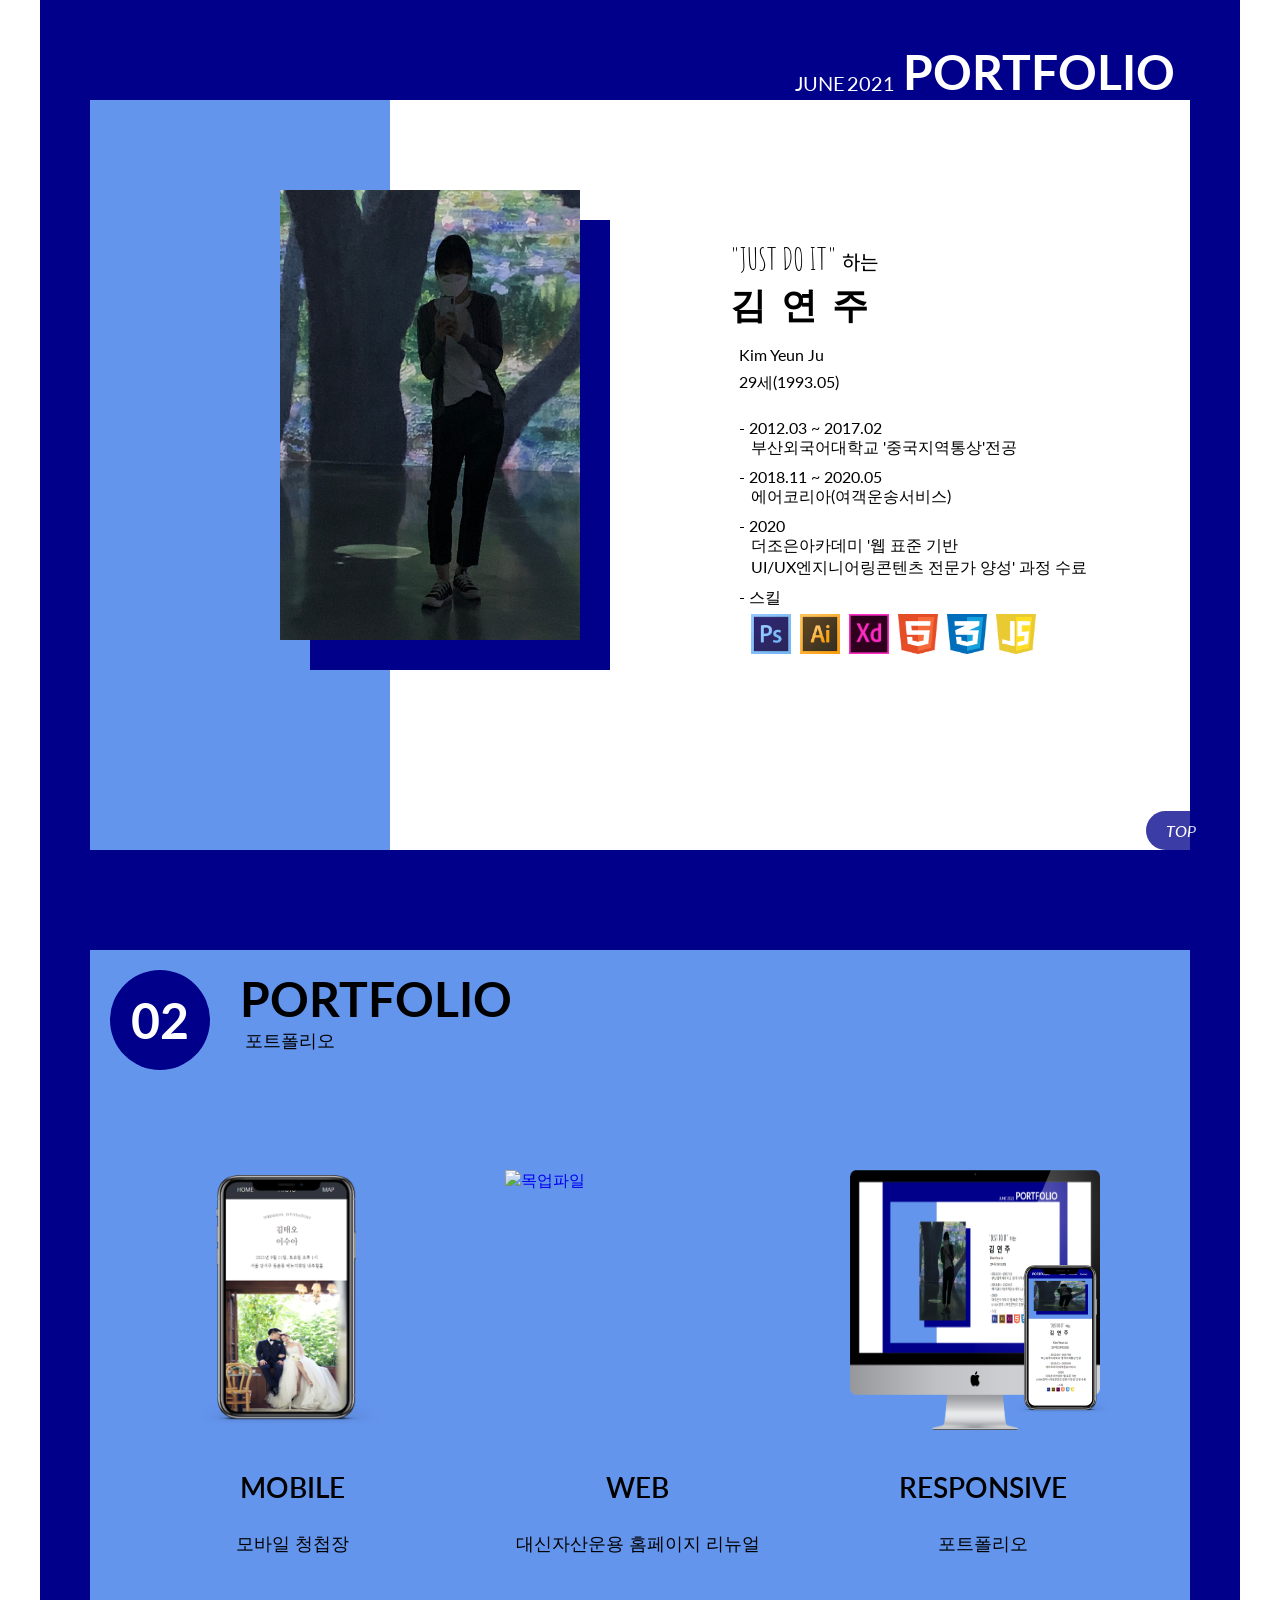
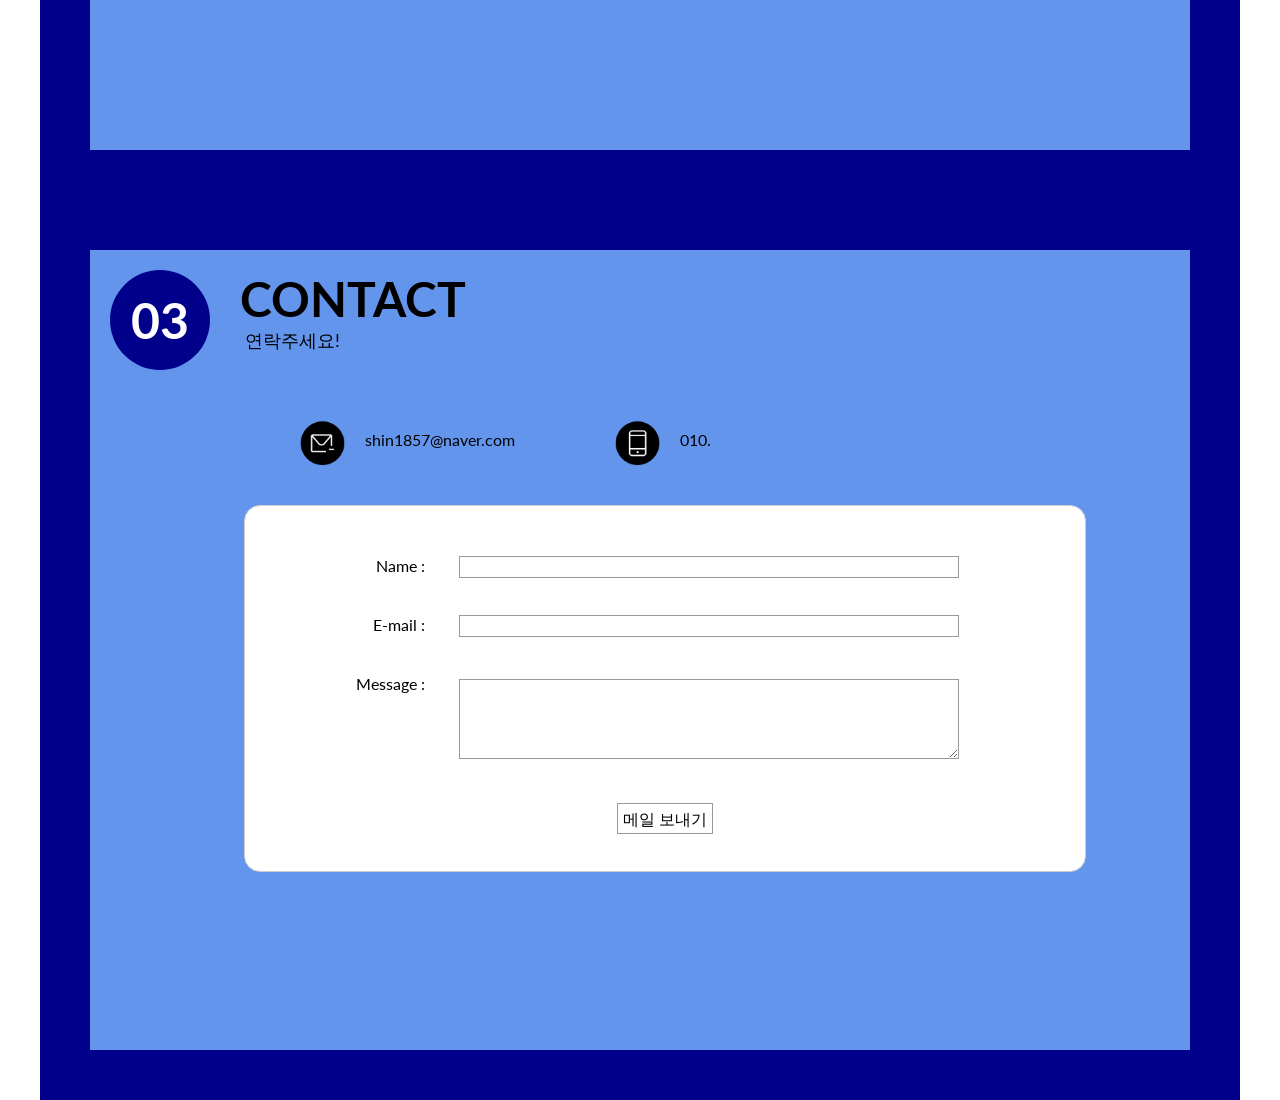
==== index.html @ 4c6586b4 "Add files via upload" ====
<!DOCTYPE html>
<html lang="en">
<head>
    <meta charset="UTF-8">
    <meta http-equiv="X-UA-Compatible" content="IE=edge">
    <meta name="viewport" content="width=device-width, initial-scale=1.0">
    <title>포트폴리오</title>
    <script src="./js/jquery-3.5.1.min.js"></script>
    <script src="./js/featherlight.js"></script>
    <script src="./js/main.js"></script>
	<link rel="stylesheet" href="./css/featherlight.css">
    <link rel="stylesheet" href="./css/style.css">
    <link rel="preconnect" href="https://fonts.gstatic.com">
    <link href="https://fonts.googleapis.com/css2?family=Amatic+SC:wght@700display=swap" rel="stylesheet">
    <link rel="preconnect" href="https://fonts.gstatic.com">
    <link rel="preconnect" href="https://fonts.gstatic.com">
    <link href="https://fonts.googleapis.com/css2?family=Lato:wght@400;700display=swap" rel="stylesheet">
    <link href="https://fonts.googleapis.com/css2?family=Noto+Sans+KR:wght@100;300;400;500;700;900display=swap" rel="stylesheet">
</head>
<body>
    <!-- home section -->
    <section id="home_title">
        <div class="home_title-text">
            <h3>JUNE</h3>
            <h3>2021</h3>
            <a href="#home_title"><h1>PORTFOLIO</h1></a>
        </div>
        <ul id="gnb" aria-hidden="true">
            <li><a href="#home_title">Home</a></li>
            <li><a href="#portfolio">Portfolio</a></li>
            <li><a href="#contact">Contact</a></li>
           
        </ul>
    </section>
    <section id="contents">   
            <div class="left">

            </div>
            <div class="left-con">
                <div class="img1">
                    <img src="./images/photo1.jpg" alt="사진">
                </div>
            </div>
            <div class="right">
                <div class="about">
                    <div class="name">
                        <h2>"JUST DO IT" <span>하는</span> </h2>
                        <h1>김연주</h1>
                    </div>
                <div class="about_box1">
                    <ul>
                      <li>Kim Yeun Ju</li>
                      <li>29세(1993.05)</li>
                    </ul>
                <div class="about_box2">
                    <ul>
                        <li> - 2012.03 ~ 2017.02<br> &nbsp;&nbsp; 부산외국어대학교 '중국지역통상'전공</li>
                        <li> - 2018.11 ~ 2020.05<br>&nbsp; &nbsp;에어코리아(여객운송서비스)</li>
                        <li> - 2020 <br> &nbsp;&nbsp;&nbsp;더조은아카데미 '웹 표준 기반 <br>&nbsp;&nbsp;&nbsp;UI/UX엔지니어링콘텐츠 전문가 양성' 과정 수료</li>
                        <li>
                            - 스킬<br>
                            &nbsp;&nbsp;&nbsp;<img src="./images/Ps.png" alt="포토샵">
                            <img src="./images/Ai.png" alt="일러스트레이터">
                            <img src="./images/XD.png" alt="엑스디">
                            <img src="./images/HTML.png" alt="HTML">
                            <img src="./images/CSS.png" alt="CSS">
                            <img src="./images/JS.png" alt="JS">
                        </li>
                    </ul>
                </div>
                </div>
            </div>
            </div>
            
        <!-- </section> -->
    </section>

    <section id="body_all1">
    <!-- portfolio section -->
    <section id="body">
        <!-- portfolio -->
        <section id="portfolio">
            <div class="title">
                <div class="num">
                    <h1>02</h1>
                </div>
                <div class="title-int">
                    <h1>PORTFOLIO</h1>
                    <p>포트폴리오</p>
                </div>
            </div>
        
        </section>
    
        <section id="po-con">
            <div class="po1">
                <div class="container-a4">
                    <ul class="caption-style-4">
                        <li>
                            <a href="./sub1_1.html" data-featherlight="iframe">
                                <!-- <img src="../image/포폴임시.png" alt=""> -->
                                <img src="./images/mobile-mockup.png" alt="목업파일" class="img1">
                                <div class="caption">
                                    <div class="blur"></div>
                                    <div class="caption-text">
                                        <h1>모바일 청첩장</h1>
                                        <p>#모바일 #청첩장</p>
                                    </div>
                                </div>
                            </a>
                        </li>
                    </ul>
                </div>
            </div>
    
            <div class="po2">
                <div class="container-a4">
                    <ul class="caption-style-4">
                        <li>
                            <a href="./sub1_2.html" data-featherlight="iframe">
                                <img src="./images/daishin_mockup.png" alt="목업파일" class="img2">
                                <div class="caption">
                                    <div class="blur"></div>
                                    <div class="caption-text">
                                        <h1>홈페이지 리뉴얼</h1>
                                        <p>#대신자산운용 #리뉴얼 #팀프로젝트</p>
                                    </div>
                                </div>
                            </a>
                        </li>
                    </ul>
                </div>
            </div>
    
            <div class="po3">
                <div class="container-a4">
                    <ul class="caption-style-4">
                        <li>
                            <a href="./sub1_3.html" data-featherlight="iframe">
                                <img src="./images/portfollio-mockup.png" alt="목업파일" class="img3">
                                <img src="./images/portfollio-mobile-mockup.png" alt="목업파일" class="img4">
                            
                                <div class="caption">
                                    <div class="blur"></div>
                                    <div class="caption-text">
                                        <h1>개인 포트폴리오</h1>
                                        <p>#포트폴리오 #반응형</p>
                                    </div>
                                </div>
                            </a>
                        </li>
                    </ul>
                </div>
            </div>
    
            <div class="ex1">
                <p>MOBILE</p>
                <p>WEB</p>
                <p>RESPONSIVE</p>
              </div>
              <div class="ex2">
                <p>모바일 청첩장</p>
                <a href="./port/content1.html"><h5>자세히보기</h5></a>		
                <p>대신자산운용 홈페이지 리뉴얼</p>
                <a href="./port/content2.html"><h5>자세히보기</h5></a>
                <p>포트폴리오</p>
                <a href="./port/content3.html"><h5>자세히보기</h5></a>
              </div>
        </section>
    </section>
</section>

    <section id="body_all2">
    <!-- contact section -->
    <section id="body1">
        <!-- about -->
        <section id="phone">
          <div class="phone_title">
              <div class="num">
                  <h1>03</h1>
              </div>
              <div class="phone_title-int">
                  <h1>CONTACT</h1>
                  <p>연락주세요!</p>
              </div>
          </div>
      </section>  
        
        <section id="contact">
          <div class="mail">
            <ul>
              <li><img src="./images/mail.png" alt="icon"><p> shin1857@naver.com</p></li>
              <li><img src="./images/phone .png" alt="icon"><p> 010.</p></li>
            </ul>
          </div>
          
          <form action="/my-handling-form-page" method="post">
              <div>
          <label for="name">Name :</label>
          <input type="text" id="name" name="user_name">
        </div>
      
        <div>
          <label for="mail">E-mail :</label>
          <input type="email" id="mail" name="user_email">
        </div>
      
        <div>
          <label for="msg">Message :</label>
          <textarea id="msg" name="user_message"></textarea>
        </div>
      
        <div class="button">
          <!-- <button type="submit">메일 보내기</button> -->
          <a href="mailto:shin@naver.com" title="메일보내주세요">메일 보내기</a>
        </div>
      </form>
      </section>
      </section>
    </section>
      <div id="topbtn">
        <i class="fa fa-arrow-circle-up" aria-hidden="true">TOP</i>
      </div>
</body>
</html>
---- css/featherlight.css ----
/**
 * Featherlight – ultra slim jQuery lightbox
 * Version 1.7.13 - http://noelboss.github.io/featherlight/
 *
 * Copyright 2018, Noël Raoul Bossart (http://www.noelboss.com)
 * MIT Licensed.
**/

html.with-featherlight {
	/* disable global scrolling when featherlights are visible */
	overflow: hidden;
}

.featherlight {
	display: none;

	/* dimensions: spanning the background from edge to edge */
	position:fixed;
	top: 0; right: 0; bottom: 0; left: 0;
	z-index: 2147483647; /* z-index needs to be >= elements on the site. */

	/* position: centering content */
	text-align: center;

	/* insures that the ::before pseudo element doesn't force wrap with fixed width content; */
	white-space: nowrap;

	/* styling */
	cursor: pointer;
	background: #333;
	/* IE8 "hack" for nested featherlights */
	background: rgba(0, 0, 0, 0);
}

/* support for nested featherlights. Does not work in IE8 (use JS to fix) */
.featherlight:last-of-type {
	background: rgba(0, 0, 0, 0.8);
}

.featherlight:before {
	/* position: trick to center content vertically */
	content: '';
	display: inline-block;
	height: 100%;
	vertical-align: middle;
}

.featherlight .featherlight-content {
	/* make content container for positioned elements (close button) */
	position: relative;
	width: 535px;
	height: 535px;
	border-radius: 20px;
	/* position: centering vertical and horizontal */
	text-align: left;
	vertical-align: middle;
	display: inline-block;

	/* dimensions: cut off images */
	overflow: auto;
	padding: 25px 25px 0;
	border-bottom: 25px solid transparent;

	/* dimensions: handling large content */
	margin-left: 5%;
	margin-right: 5%;
	max-height: 95%;

	/* styling */
	background: #fff;
	cursor: auto;

	/* reset white-space wrapping */
	white-space: normal;
}

/* contains the content */
.featherlight .featherlight-inner {
	/* make sure its visible */
	display: block;
}

/* don't show these though */
.featherlight script.featherlight-inner,
.featherlight link.featherlight-inner,
.featherlight style.featherlight-inner {
	display: none;
}

.featherlight .featherlight-close-icon {
	/* position: centering vertical and horizontal */
	position: absolute;
	z-index: 9999;
	top: 0px;
	right: 25px;

	/* dimensions: 25px x 25px */
	line-height: 35px;
	width: 35px;

	/* styling */
	cursor: pointer;
	text-align: center;
	font-family: Arial, sans-serif;
	background: #fff; /* Set the background in case it overlaps the content */
	background: rgba(255, 255, 255, 0.3);
	color: #000;
	border: none;
	padding: 0;
}

/* See http://stackoverflow.com/questions/16077341/how-to-reset-all-default-styles-of-the-html5-button-element */
.featherlight .featherlight-close-icon::-moz-focus-inner {
	border: 0;
	padding: 0;
}

.featherlight .featherlight-image {
	/* styling */
	width: 100%;
}


.featherlight-iframe .featherlight-content {
	/* removed the border for image croping since iframe is edge to edge */
	border-bottom: 0;
	padding: 0;
	-webkit-overflow-scrolling: touch;
}

.featherlight iframe {
	/* styling */
	border: none;
	height: 100%;
	width: 100%;
}

.featherlight * { /* See https://github.com/noelboss/featherlight/issues/42 */
	-webkit-box-sizing: border-box;
	-moz-box-sizing: border-box;
	box-sizing: border-box;
}

/* handling phones and small screens */
@media only screen and (max-width: 1024px) {
	.featherlight .featherlight-content {
		/* dimensions: maximize lightbox with for small screens */
		margin-left: 0;
		margin-right: 0;
		max-height: 98%;

		padding: 10px 10px 0;
		border-bottom: 10px solid transparent;
	}
}

/* hide non featherlight items when printing */
@media print {
	html.with-featherlight > * > :not(.featherlight) {
		display: none;
	}
}
---- css/style.css ----
/* portfolio */ 
ul { list-style-type: none;}
a { 
    text-decoration: none;
}
h1,h2,h3,h4{
    padding: 0px;
    margin: 0px;
}
body {
    margin: 0;
    font-family: 'Lato', sans-serif;
}
#body_all1, #body_all2 {
    margin: 0 auto;
    width: 1200px;
    height: 100vh;
    max-width: 1920px;
    background: darkblue;
}
#body, #body1{
    position: relative;
    font-family: 'Lato', sans-serif;
    margin: 0 auto;
    max-width: 1920px;
    width: 1100px;
    height: calc(100vh - 100px);
    background: cornflowerblue;
    top: 50px;
}
/* home section */
#home_title {
    margin: 0 auto;
    max-width: 1920px;
    width: 1200px;
    height: 100px;
}
#home_title .home_title-text {
    width: 1200px;
    margin: 0 auto;
    height: 100px;
    /* outline: 2px solid blue; */
    overflow: hidden;
    position: relative;
    background: darkblue;
}
#home_title .home_title-text h3, 
#home_title .home_title-text h1 {
    float: left;
    position: absolute;
    color: white;
} 
#home_title .home_title-text h3:first-child {
    font-weight: normal;
    font-size: 20px;
    bottom: 5px;
    right: 395px;
}
#home_title .home_title-text h3:nth-of-type(2) {
    font-weight: normal;
    font-size: 20px;
    bottom: 5px;
    right: 345px;
}
#home_title .home_title-text h1 {
    font-size: 48px;
    bottom: 0;
    right: 65px;
    
}
#contents {
    max-width: 1920px;
    width: 1200px;
    margin: 0 auto;
    background: darkblue;
    height: calc(100vh - 100px);
    position: relative;
}
#contents .left {
    width: 300px;
    height: calc(100vh - 150px);
    background: cornflowerblue;
    float: left;
    margin-left: 50px;
}
#contents .left-con {
    position: absolute;
    width: 550px;
    height: calc(100vh - 150px);
    /* outline: 2px solid black; */
    margin-left: 50px;
}
#contents .left-con .img1 {
    width: 300px;
    height: 450px;
    /* background: #01347a; */
    background: darkblue;
    margin: 120px 0 80px 220px;
}
#contents .left-con .img1 img {
    width: 300px;
    height: 450px;
    background: white;
    position: absolute;
    top: 90px;
    left: 190px;
}
#contents .right {
    width: 800px;
    height: calc(100vh - 150px);
    background: white;
    float: left;
    margin-right: 50px;

}
.right .about { 
    /* outline: 2px solid green; */
    width: 550px;
    height: 670px;
    margin-left: 300px;
}
.about .name {
    /* outline: 2px solid blue; */
    padding-top: 140px;
    margin-left: 40px;
}
.about .name h2 {
    font-weight: 400;
    font-size: 30px;
    font-family: 'Amatic SC', cursive;
}
.about .name span {
    font-family: 'Noto Sans KR', sans-serif;
    font-weight: normal;
    font-size: 20px;
}
.about .name h1 {
    margin-top: 5px;
    font-size: 36px;
    letter-spacing: 15px;
}
.about_box1 {
    /* outline: 1px solid red; */
    position: absolute;
    height: 310px;
    top: 225px;
    margin-left: 5px;
}
.right .about .about_box2 {
    margin-top: 15px;
}
.right .about .about_box2 img {
    margin-top: 5px;
    margin-right: 5px;
    width: 40px;
    height: 40px;
}
.about_box1 li, .about_box2 li {
    padding: 4px;
    font-size: 16px;
}


/* portfolio section */
#portfolio {
    margin: 0 auto;
    max-width: 1920px;
    width: 1200px;
    height: 100px;
    /* outline: 2px solid green; */
    overflow: hidden;
    padding: 20px;
    color: black;
}
#portfolio .title .num h1 {
    font-size: 50px;
    line-height: 100px;
}
#portfolio .title .num {
    float: left;
    background: darkblue;
    width: 100px;
    height: 100px;
    text-align: center;
    border-radius: 50%;
    color: white;
}
#portfolio .title .title-int {
    float: left;
    margin-left: 30px;
}
#portfolio .title .title-int h1 {
    font-size: 48px;
}
#portfolio .title .title-int p {
    margin-top: 2px;
    margin-left: 5px;
    font-size: 18px;
}

/* contents */
#po-con {
    margin: 0 auto;
    /* outline: 2px solid red; */
    max-width: 1920px;
    width: 1100px;
    /* height: calc(100vh - 100px); */
}
.po1, .po2, .po3 {
    /* outline: 3px solid white; */
    width: 305px;
    height: 300px;
    float: left;
    margin-right: 40px;
    margin-top: 60px;
}
.po1 {
    margin-left: 50px;
}
.po3{
    margin-right: 50px;
}
.ex1 {
    font-weight: 600;
    font-size: 28px;
}
.ex2 {
    font-weight: 500;
    font-size: 18px;
}
.ex2 a {display: none;}
.ex1 p, .ex2 p {
    float: left;
    width: 285px;
    text-align: center;
    /* outline: 2px solid red; */
    margin-left: 60px;
    margin-top: 20px;
    color: black;
}
.ex2 p {
    margin-top: 0px;
}
.ex1 p:nth-child(2),
.ex1 p:nth-child(3) {
    margin-left: 60px;
}
.ex2 p:nth-child(2),
.ex2 p:nth-child(3) {
    margin-left: 60px;
}
/* hover */
.caption-style-4{
    list-style-type: none;
    margin: 0px;
    padding: 0px;
    width: 300px;
}

.caption-style-4 li{
    float: left;
    padding: 0px;
    position: relative;
    overflow: hidden;
}

.caption-style-4 li .img1 {
    width: 180px;
    height: 250px;
    margin: 25px 50px 25px 60px;
}
.caption-style-4 li .img2 {
    width: 250px;
    height: 260px;
    margin: 20px;
}
.caption-style-4 li .img3 {
    width: 250px;
    height: 260px;
    margin: 20px;
}
.caption-style-4 li .img4 {
    position: absolute;
    width: 100px;
    height: 150px;
    top: 115px;
    right: 10px;
}
.caption-style-4 li:hover .caption{
    opacity: 1;
}

.caption-style-4 li:hover img{
    opacity: 1;
    transform: scale(1.15,1.15);
    -webkit-transform:scale(1.15,1.15);
    -moz-transform:scale(1.15,1.15);
    -ms-transform:scale(1.15,1.15);
    -o-transform:scale(1.15,1.15);
}


.caption-style-4 img{
    margin: 0px;
    padding: 0px;
    float: left;
    z-index: 0;
}


.caption-style-4 .caption{
    cursor: pointer;
    position: absolute;
    opacity: 0;
    -webkit-transition:all 0.45s ease-in-out;
    -moz-transition:all 0.45s ease-in-out;
    -o-transition:all 0.45s ease-in-out;
    -ms-transition:all 0.45s ease-in-out;
    transition:all 0.45s ease-in-out;
}

.caption-style-4 img{
    -webkit-transition:all 0.25s ease-in-out;
    -moz-transition:all 0.25s ease-in-out;
    -o-transition:all 0.25s ease-in-out;
    -ms-transition:all 0.25s ease-in-out;
    transition:all 0.25s ease-in-out;
    width: 305px;
    height: 300px;
}
.caption-style-4 .blur{
    background-color: rgba(0,0,0,0.65);
    height: 300px;
    width: 300px;
    z-index: 5;
    position: absolute;
}

.caption-style-4 .caption-text h1{
    font-size: 30px;
}
.caption-style-4 .caption-text p {
    font-size: 16px;
}
.caption-style-4 .caption-text{
    z-index: 10;
    color: #fff;
    position: absolute;
    width: 305px;
    height: 300px;
    text-align: center;
    top:130px;
}
.fork{
    position: absolute;
    top:0px;
    left: 0px;
}

/* contact section */
#phone {
    margin: 0 auto;
    max-width: 1920px;
    width: 1150px;
    height: 100px;
    /* outline: 2px solid green; */
    overflow: hidden;
    padding: 20px;
    /* background: #ffede9; */
    color: black;
  }
  #phone .phone_title .num h1 {
    font-size: 50px;
    line-height: 100px;
  }
  #phone .phone_title .num {
    float: left;
    background: darkblue;
    width: 100px;
    height: 100px;
    text-align: center;
    border-radius: 50%;
    color: white;
  }
  #phone .phone_title .phone_title-int {
    float: left;
    margin-left: 30px;
  }
  #phone .phone_title .phone_title-int h1 {
    font-size: 48px;
    margin: 0;
  }
  #phone .phone_title .phone_title-int p {
    margin-top: 2px;
    margin-left: 5px;
    font-size: 18px;
  }
  
  /* contact */
  #contact {
    max-width: 1920px;
    width: 1150px;
    margin: 0 auto;
    /* outline: 2px solid green; */
  }
  #contact .mail ul{
    width: 1100px;
    /* outline: 2px solid blue; */
    margin-top: 10px;
    margin-left: 70px;
    overflow: hidden;
  }
  #contact .mail ul li img{
    margin: 20px 20px 20px 100px;
    width: 45px;
    height: 45px;
    /* background: blue; */
    /* outline: 1px solid black; */
  }
  #contact .mail ul img,
  #contact .mail ul p {
    float: left;
  }
  #contact .mail ul p {
    margin-top: 30px;
  }
  form {
      margin: 0 auto;
      width: 800px;
      padding: 20px;
      border: 1px solid #CCC;
      border-radius: 1em;
      margin-top: 20px;
      background: white;
    }
    
    /* #section div + div {
      margin-top: 1em;
    } */
    
    label {
      display: inline-block;
      width: 150px;
      text-align: right;
      margin-right: 20px;
      padding: 10px;
      margin-top: 20px;
      /* outline: 1px solid red; */
    }
    
  input, textarea {
      font: 1em sans-serif;
      width: 500px;
      box-sizing: border-box;
      border: 1px solid #999;
      margin-top: 30px;
    }
    
    input:focus, textarea:focus {
      border-color: #000;
    }
    textarea {
      vertical-align: top;
      height: 5em;
      resize: vertical;
      margin-top: 35px;
    }
    
    .button {
      /* padding-left: 90px;  */
      text-align: center;
      width: 150px;
      margin: 50px auto 20px;
    }
    button {
      margin-left: 0.5em;
    }
    .button a {
      color: black;
      outline: 1px solid #999;
      padding: 5px;
  
    }
    .button a:hover {
      color: white;
      background-color: black;
      font-weight: 500;
    }

    #topbtn {
        position: fixed;
        width: 50px;
        text-align: center;
        right: 5%;
        bottom: 50px;
        display: none;
        z-index: 9999;
        color: white;
        font-weight: 500;
        font-size: 16px;
        padding: 10px;
        background: darkblue;
        border-radius: 100px;
        cursor: pointer;
      }
      
    /* mobile */
@media screen and (max-width : 768px) {
    #body_all1, #body_all2 {
        width: 100%;
        height: auto;
    }
    /* #body, #body1{
        position: relative;
        font-family: 'Lato', sans-serif;
        margin: 0 auto;
        max-width: 1920px;
        width: calc(100% - 5%);
        background: rgb(171, 252, 225);
        top: 50px;
    } */
    #home_title {
        display: flex;
        width: 100%;
        height: 50px;
    }
    #home_title .home_title-text,
    #home_title #gnb {
        background: darkblue;
        height: 50px;
    }
    #home_title .home_title-text h1 {
        /* text-align: left; */
        position: relative;
        font-size: 18px;
        padding-left: 90px;
        line-height: 55px;
    }
    #home_title .home_title-text h3 {
        display: none;
    }
    #home_title  #gnb {
        height: 50px;
        display: flex;
        line-height: 35px;
        margin-top: 0;
        padding-right: 20px;
    }
    #home_title > #gnb a{
        height: 20px;
        float: left;
        color: white;
        font-size: 12px;
        padding: 10px;
    }
    #contents {
        position: relative;
        width: 100%;
        height: calc(100vh - 50px);
        margin: 0 auto;
    }
    #contents .left {
        display: none;
    }
    #contents .left-con {
        width: 100%;
        height: 100%;
        margin: 0;
        margin-left: 0%;
        background: cornflowerblue;
    }
    #contents .left-con .img1 {
        width: 80%;
        height: 25%;
        margin: 0;
        margin-top: 8%;
        margin-left: 13%;
        /* margin-top: 40px;
        margin-left: 15px; */
        background: darkblue;
    }
    #contents .left-con .img1 img {
        width: 80%;
        height: 25%;
        top: 2%;
        left: 9%;
    }
    #contents .right {
        width: 100%;
        height: calc(100vh - 250px);
        background: white;
        margin-top: 55%;
        position: relative;
        z-index: 99999;
    }
    .right .about { 
        width: 100%;
        height: calc(100vh - 250px);
        margin-top: 0;
        margin-left: 0;
        text-align: center;
    }
    .about .name {
        padding-top: 5%;
        padding-left: 0;
        margin: 0;
        text-align: center;
    }
    .about .name h2 {
        font-weight: normal;
        font-size: 24px;
        font-family: 'Amatic SC', cursive;
    }
    .about .name span {
        font-family: 'Noto Sans KR', sans-serif;
        font-size: 16px;
    }
    .about .name h1 {
        margin-top: 5px;
        font-size: 26px;
        letter-spacing: 15px;
    }
    .about_box1 {
        position: absolute;
        height: 210px;
        top: 110px;
        margin-left: 0;
    }
    .about_box1, .about_box2 {width: 100%;}
    .right .about .about_box2 {
        width: 100%;
        margin-top: 10px;
        margin-left: 0;
    }
    .right .about .about_box2 img {
        margin-top: 5px;
        margin-right: 5px;
        width: 20px;
        height: 20px;
    }
    .about_box2 ul, 
    .about_box1 ul{
        margin: 0;
        padding: 0;
    }
    .about_box1 li {padding: 2px;}
    .about_box2 li {
        padding: 5px;
        font-size: 14px;
        text-align: center;
    }

    /* portfolio */
    #body {
        position: relative;
        width: 100%;
        height: auto;
        top: 0px;
    }
    #portfolio {
        width: 100%;
        height: 50px;
        margin-top: 5px;
        padding: 0;
        background-color: darkblue;
    }
    #portfolio .title .num h1 {
        font-size: 18px;
        line-height: 35px;
    }
    #portfolio .title {
        display: flex;
        margin-left: 10px;
    } 
    #portfolio .title .num {
        background: cornflowerblue;
        width: 35px;
        height: 35px;
        text-align: center;
        border-radius: 50%;
        margin-top: 8px;
        color: white;
    }
    #portfolio .title .title-int {
        margin-left: 10px;
    }
    #portfolio .title .title-int h1 {
        font-size: 24px;
        line-height: 50px;
        left: 50%;
        color: white;
    }
    #portfolio .title .title-int p {
        display: none;
    }
      
    /* section */
    #po-con {
        margin: 0 auto;
        width: 100%;
        height: auto;
        padding-bottom: 80px;
        background-color: cornflowerblue;
    }
    .po1, .po2, .po3 {
        float: none;
        width: 70%;
        height: 200px;
        padding: 0;
        margin-left: 15%;
        margin-top: 70px;
    }
    .po1 {margin-top: 40px;}
    .caption-style-4 {
        display: none;
    }
    .ex1 {
        display: none;
    }
    .ex2 {
        position: absolute;
        width: 100%;
        top: 33%;
        font-size: 20px;
        text-align: center;
        font-weight: bold;
    }
    .ex2 p {
        width: 70%;
        margin-left: 15%;
        font-size: 14px;
        height: 20px;
        margin-bottom: 5px;
    }
    .ex2 p:nth-of-type(2) {
        margin-top: 235px;
        width: 70%;
        margin-left: 15%;
    }
    .ex2 p:nth-of-type(3) {
        margin-top: 245px;
        width: 70%;
        margin-left: 15%;
    }
    .ex2 a{
        display: block;
        font-weight: normal;
        font-size: 14px;
        width: 70%;
        margin-left: 15%;
        height: 15px;
    }


    /* contact */
    #body1 {
        width: 100%;
        height: 100vh;
        background: cornflowerblue;
        top: 0;
    }
    #phone {
        width: 100%;
        height: 50px;
        margin: 0;
        padding: 0;
        background-color: darkblue;
      }
      #phone .phone_title .num h1 {
        font-size: 18px;
        line-height: 0px;
        text-align: center;
        margin-top: 17px;
      }
      #phone .phone_title {
        display: flex;
        margin-left: 10px;
      }
      #phone .phone_title .num {
        background: cornflowerblue;
        width: 35px;
        height: 35px;
        text-align: center;
        border-radius: 50%;
        margin-top: 8px;
        color: white;
      }
      #phone .phone_title .phone_title-int {
        margin-left: 10px;
      }
      #phone .phone_title .phone_title-int h1 {
        font-size: 24px;
        line-height: 50px;
        left: 50%;
        color: white;
      }
      #phone .phone_title .phone_title-int p {
        display: none;
      }
      
      /* section */
      #contact {
        width: 100%;
        /* overflow: hidden; */
      }
      #contact .mail {
        height: 130px;
      }
      #contact .mail ul {
        /* padding: 20px; */
        width: 60%;
        margin-top: 10%;
        padding-left: 0;
      }
      #contact .mail ul li {
        padding: 10px 0px 10px 0px;
      }
      #contact .mail ul li img{
        width: 25px;
        height: 25px;
        margin: 0;
        padding: 0;
      }
      #contact .mail ul li p {
        float: none;
        margin: 0;
        padding: 0;
        margin-left: 30px;
    }
      #contact label {
        width: auto;
        padding: 0;
      }
      #contact form {
        width: 80%;
        margin-top: 40px;
      }
      #contact form input, 
      #contact form textarea {
        width: calc(100% - 10px);
        margin-bottom: 20px;
        margin-top: 5px;
        padding: 0;
      }
      .button {
        width: 100px;
        margin-top: 20px;
      }
      .button a {
        font-size: 12px;
    }
    #topbtn {
        position: absolute;
    }
}
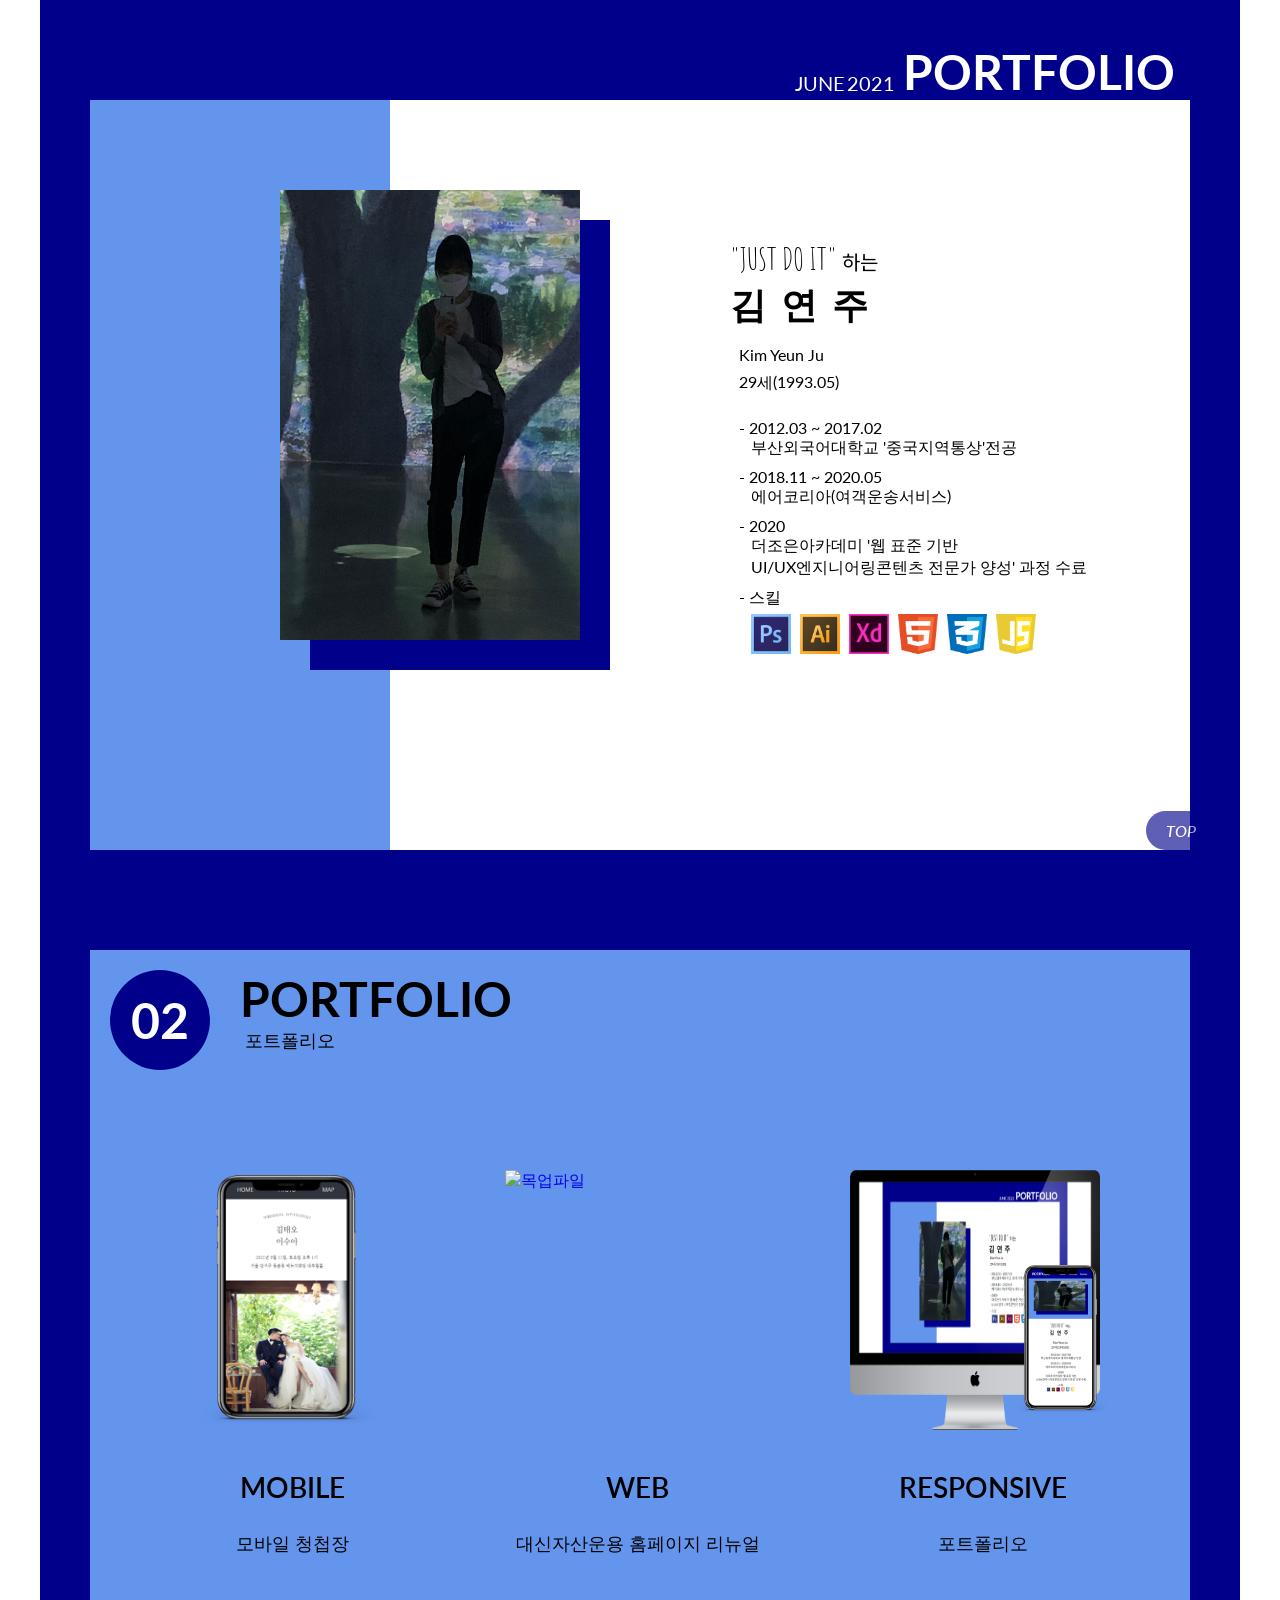
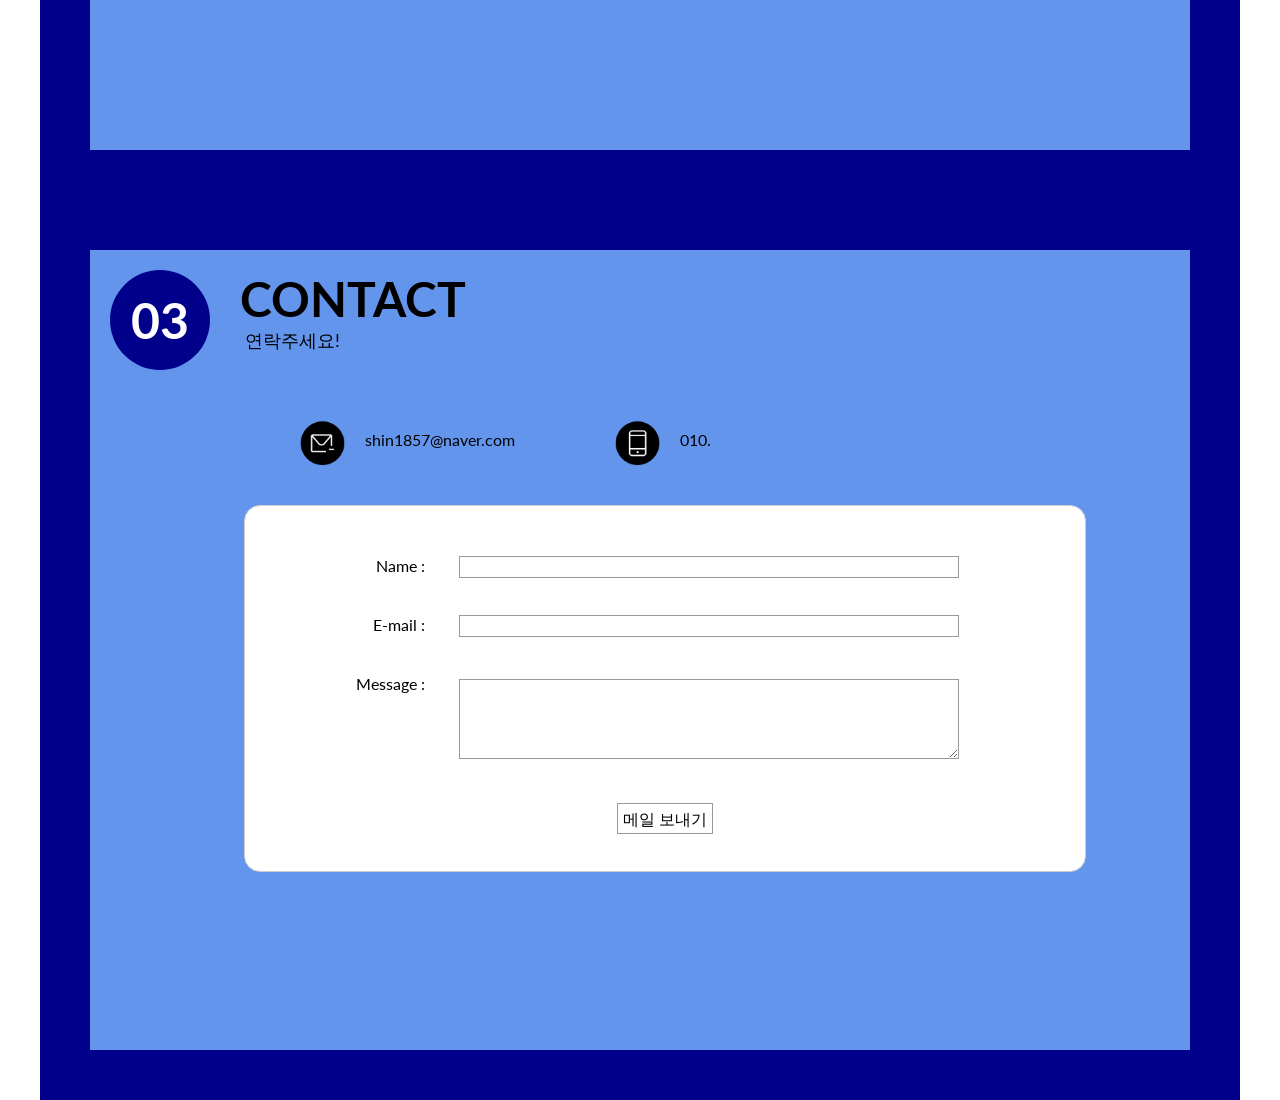
==== commit 21977a1b: "Update index.html" ====
--- a/index.html
+++ b/index.html
@@ -160,11 +160,11 @@
               </div>
               <div class="ex2">
                 <p>모바일 청첩장</p>
-                <a href="./port/content1.html"><h5>자세히보기</h5></a>		
+                <a href="./sub1_1.html"><h5>자세히보기</h5></a>		
                 <p>대신자산운용 홈페이지 리뉴얼</p>
-                <a href="./port/content2.html"><h5>자세히보기</h5></a>
+                <a href="./sub1_2.html"><h5>자세히보기</h5></a>
                 <p>포트폴리오</p>
-                <a href="./port/content3.html"><h5>자세히보기</h5></a>
+                <a href="./sub1_3.html"><h5>자세히보기</h5></a>
               </div>
         </section>
     </section>
@@ -222,4 +222,4 @@
         <i class="fa fa-arrow-circle-up" aria-hidden="true">TOP</i>
       </div>
 </body>
-</html>+</html>
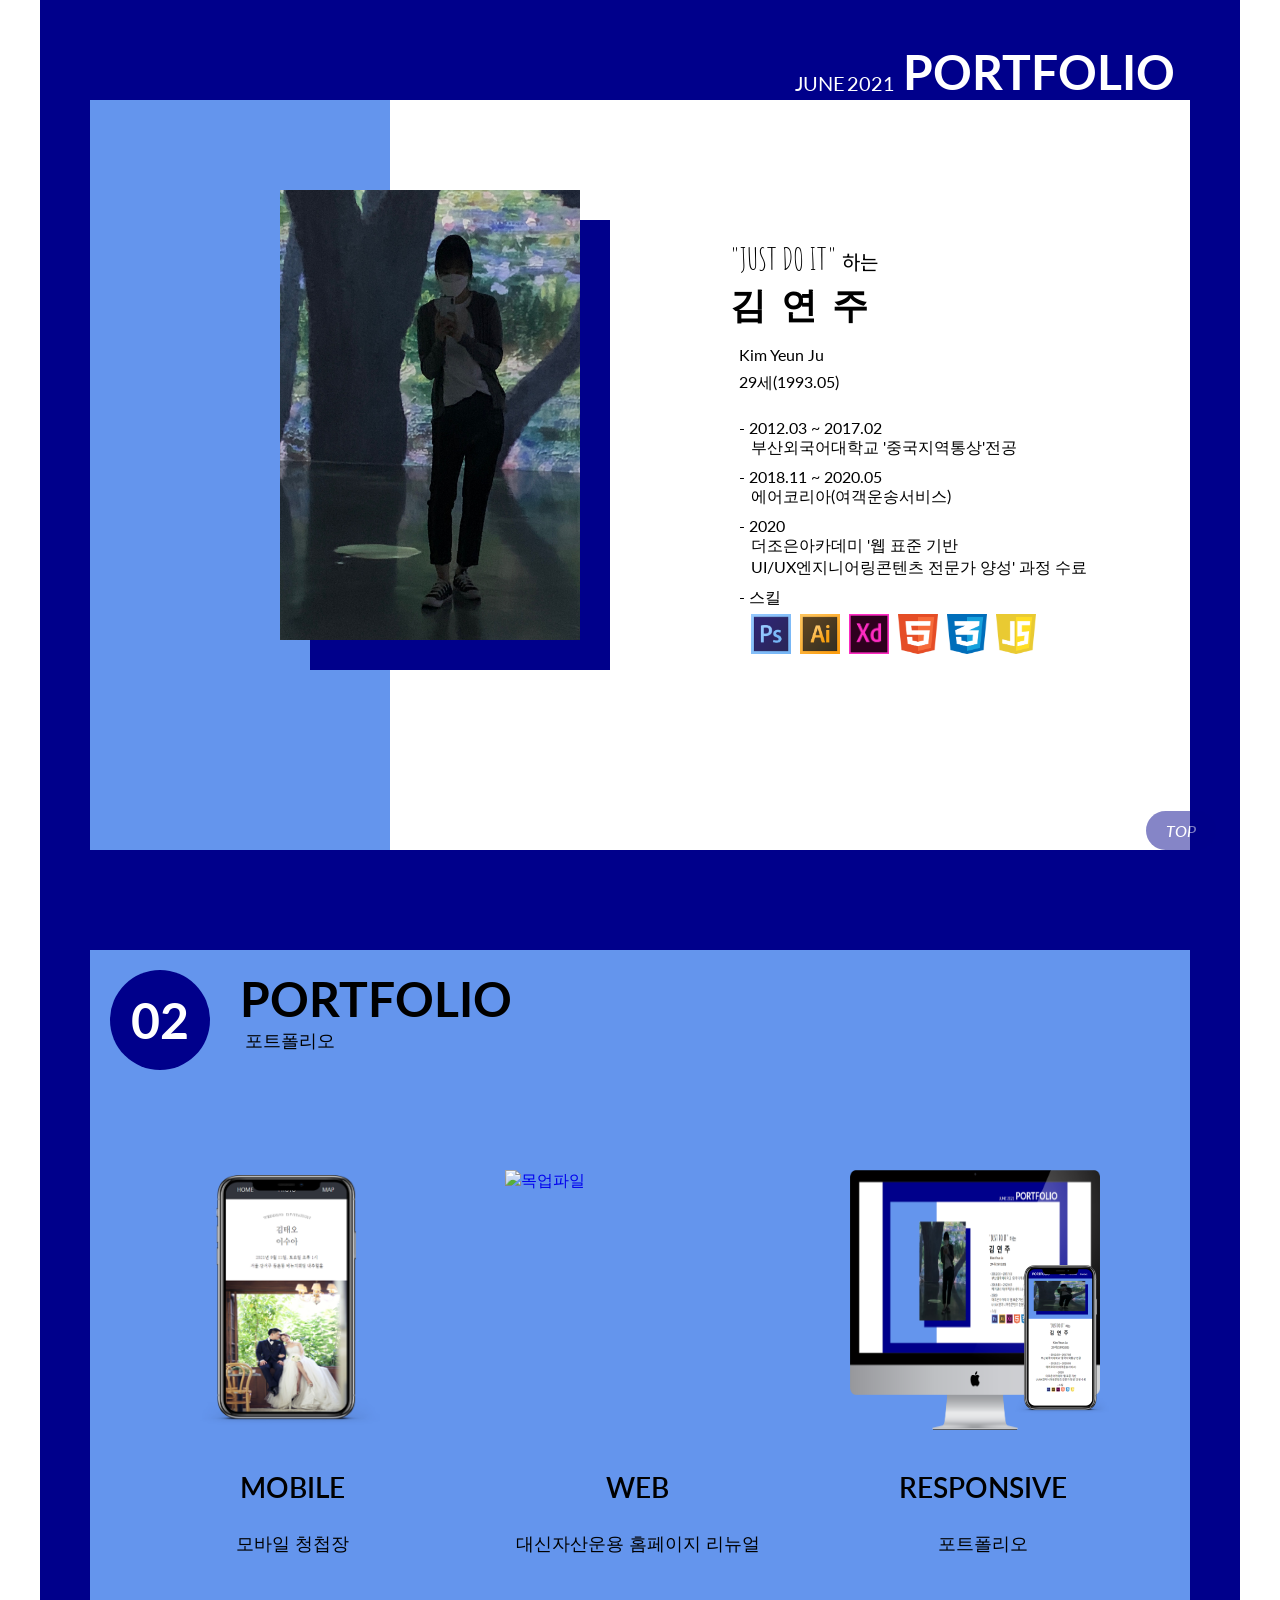
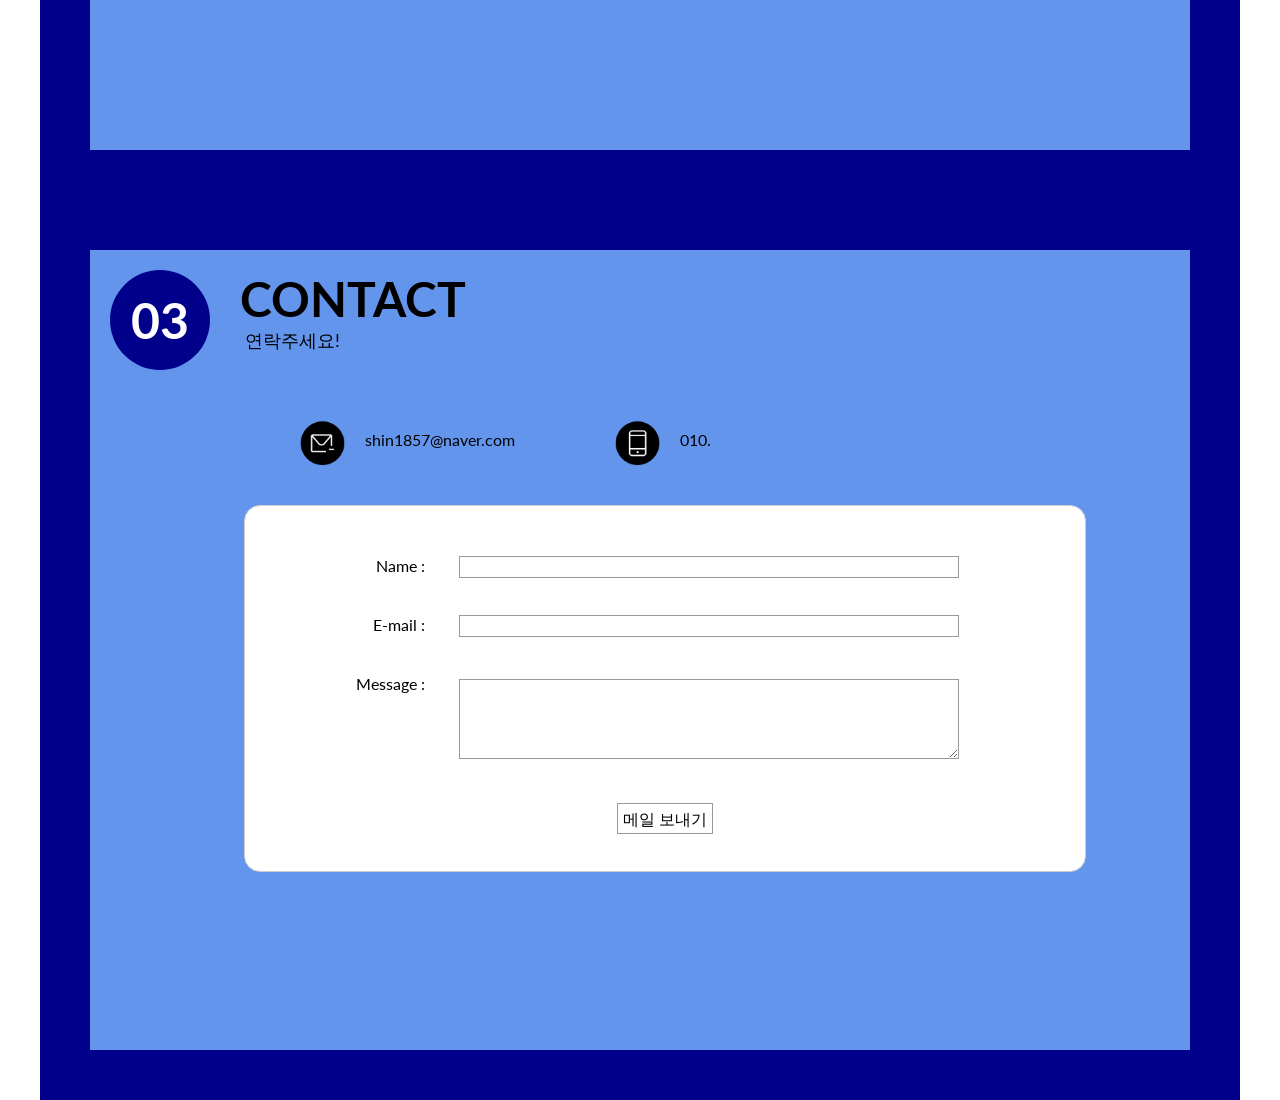
==== commit 169534c4: "Add files via upload" ====
--- a/index.html
+++ b/index.html
@@ -110,6 +110,7 @@
                             </a>
                         </li>
                     </ul>
+                    
                 </div>
             </div>
     
@@ -160,11 +161,11 @@
               </div>
               <div class="ex2">
                 <p>모바일 청첩장</p>
-                <a href="./sub1_1.html"><h5>자세히보기</h5></a>		
+                <a href="./sub1_1.html"></a>		
                 <p>대신자산운용 홈페이지 리뉴얼</p>
-                <a href="./sub1_2.html"><h5>자세히보기</h5></a>
+                <a href="./sub1_2.html"></a>
                 <p>포트폴리오</p>
-                <a href="./sub1_3.html"><h5>자세히보기</h5></a>
+                <a href="./sub1_3.html"></a>
               </div>
         </section>
     </section>
@@ -222,4 +223,4 @@
         <i class="fa fa-arrow-circle-up" aria-hidden="true">TOP</i>
       </div>
 </body>
-</html>
+</html>
--- a/css/style.css
+++ b/css/style.css
@@ -230,6 +230,7 @@
     font-size: 18px;
 }
 .ex2 a {display: none;}
+
 .ex1 p, .ex2 p {
     float: left;
     width: 285px;
@@ -239,6 +240,7 @@
     margin-top: 20px;
     color: black;
 }
+
 .ex2 p {
     margin-top: 0px;
 }
@@ -699,58 +701,59 @@
     #po-con {
         margin: 0 auto;
         width: 100%;
-        height: auto;
-        padding-bottom: 80px;
+        height: 112vh;
+        /* position: relative; */
         background-color: cornflowerblue;
     }
     .po1, .po2, .po3 {
-        float: none;
-        width: 70%;
-        height: 200px;
+        height: 160px;
         padding: 0;
         margin-left: 15%;
         margin-top: 70px;
-    }
-    .po1 {margin-top: 40px;}
-    .caption-style-4 {
+        position: relative;
+    }
+    .caption-style-4  {
+        position: relative;
+        top: -50px;
+    }
+    .caption-style-4 li {
+        width: 100%; 
+        padding-right: 110px;
+    }
+    .caption-style-4 li .img1 {
+        width: 70%;
+        height: 230px;
+        margin-left: 40%;
+
+    }
+    .caption-style-4 li .img2 {
+        width: 100%;
+        height: 230px;
+        margin-top: 70px;
+        margin-left: 30%;
+    }
+    .caption-style-4 li .img3 {
+        width: 100%;
+        height: 230px;
+        margin-top: 110px;
+        margin-left: 30%;
+    }
+    .caption-style-4 li .img4 {
+        width: 25%;
+        margin-top: 75px;
+    }
+    .caption-style-4 .blur, 
+    .caption-style-4 .caption-text {display: none;}
+    
+    .ex1, .ex2 p {
         display: none;
     }
-    .ex1 {
-        display: none;
-    }
-    .ex2 {
-        position: absolute;
-        width: 100%;
-        top: 33%;
-        font-size: 20px;
-        text-align: center;
-        font-weight: bold;
-    }
-    .ex2 p {
-        width: 70%;
-        margin-left: 15%;
-        font-size: 14px;
-        height: 20px;
-        margin-bottom: 5px;
-    }
-    .ex2 p:nth-of-type(2) {
-        margin-top: 235px;
-        width: 70%;
-        margin-left: 15%;
-    }
-    .ex2 p:nth-of-type(3) {
-        margin-top: 245px;
-        width: 70%;
-        margin-left: 15%;
-    }
-    .ex2 a{
+    .ex2 a {
         display: block;
-        font-weight: normal;
-        font-size: 14px;
-        width: 70%;
-        margin-left: 15%;
-        height: 15px;
-    }
+        position: relative;
+    }
+    
+    
 
 
     /* contact */
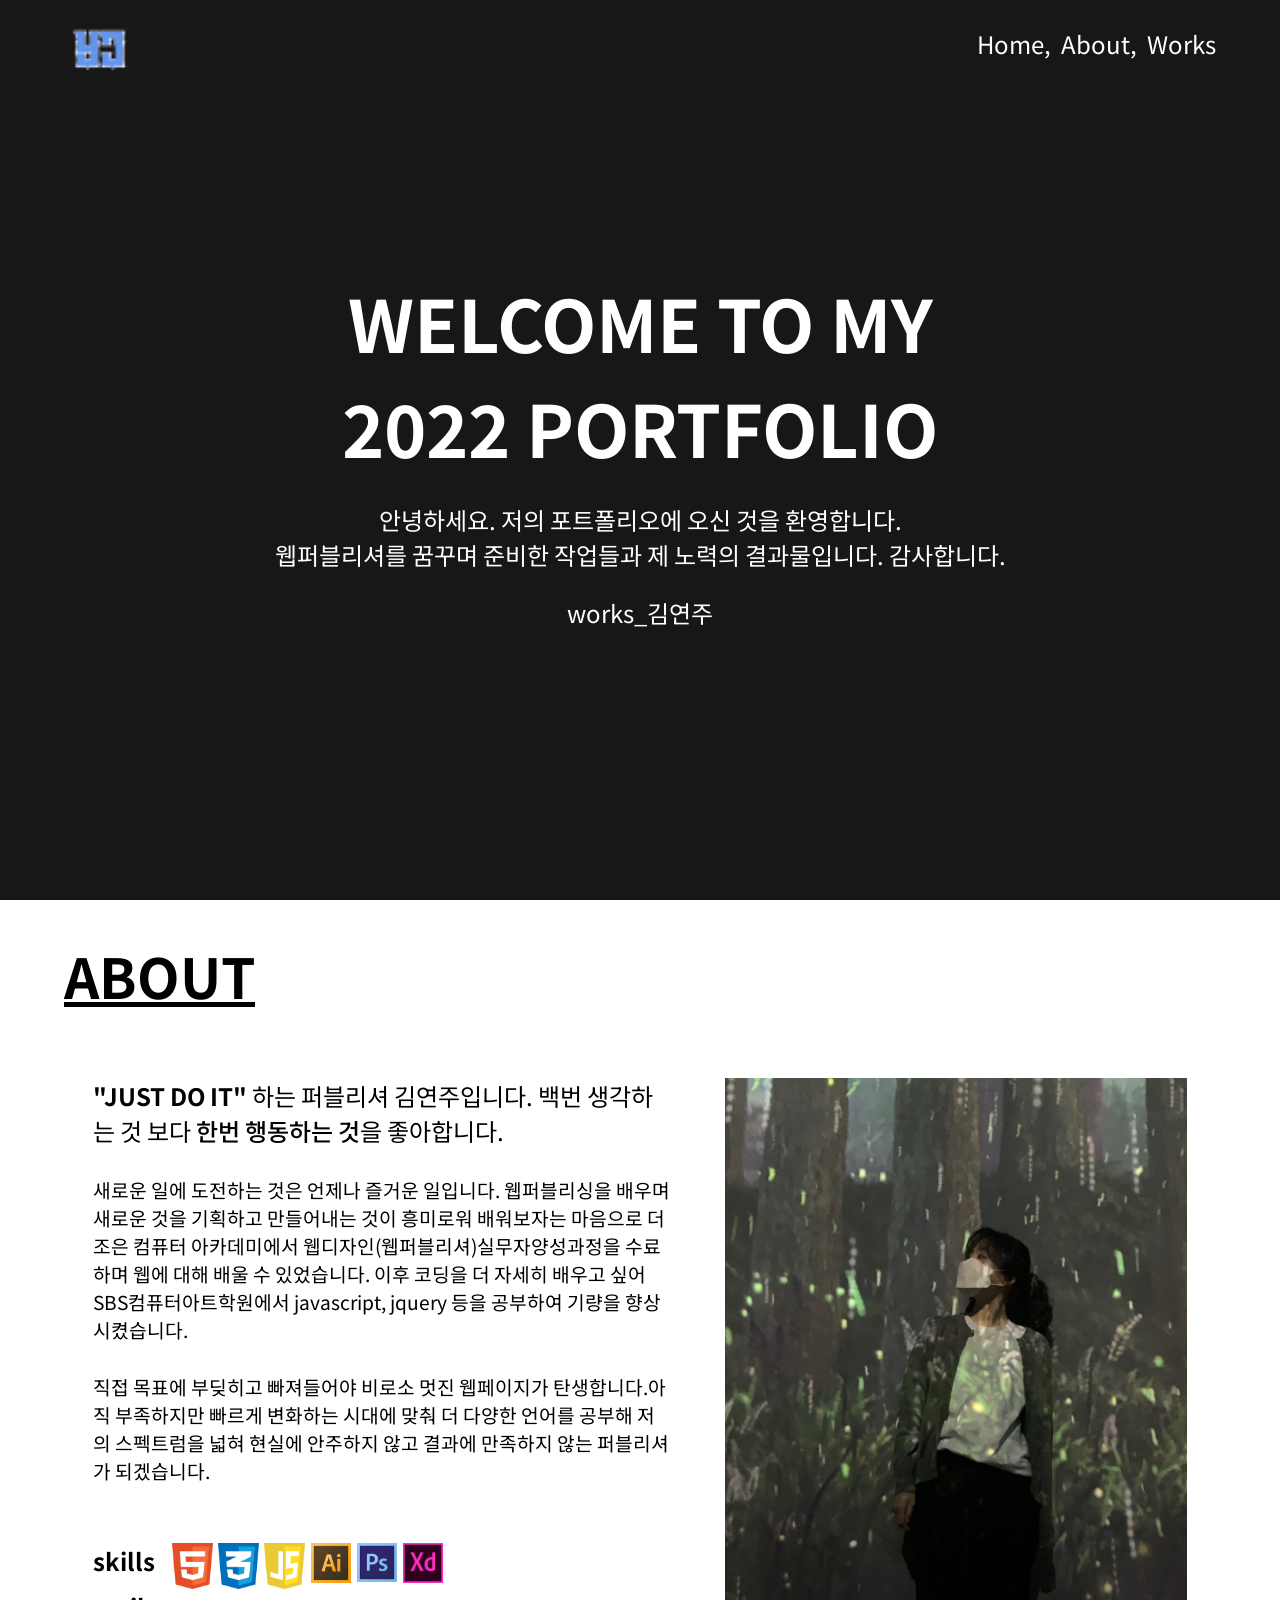
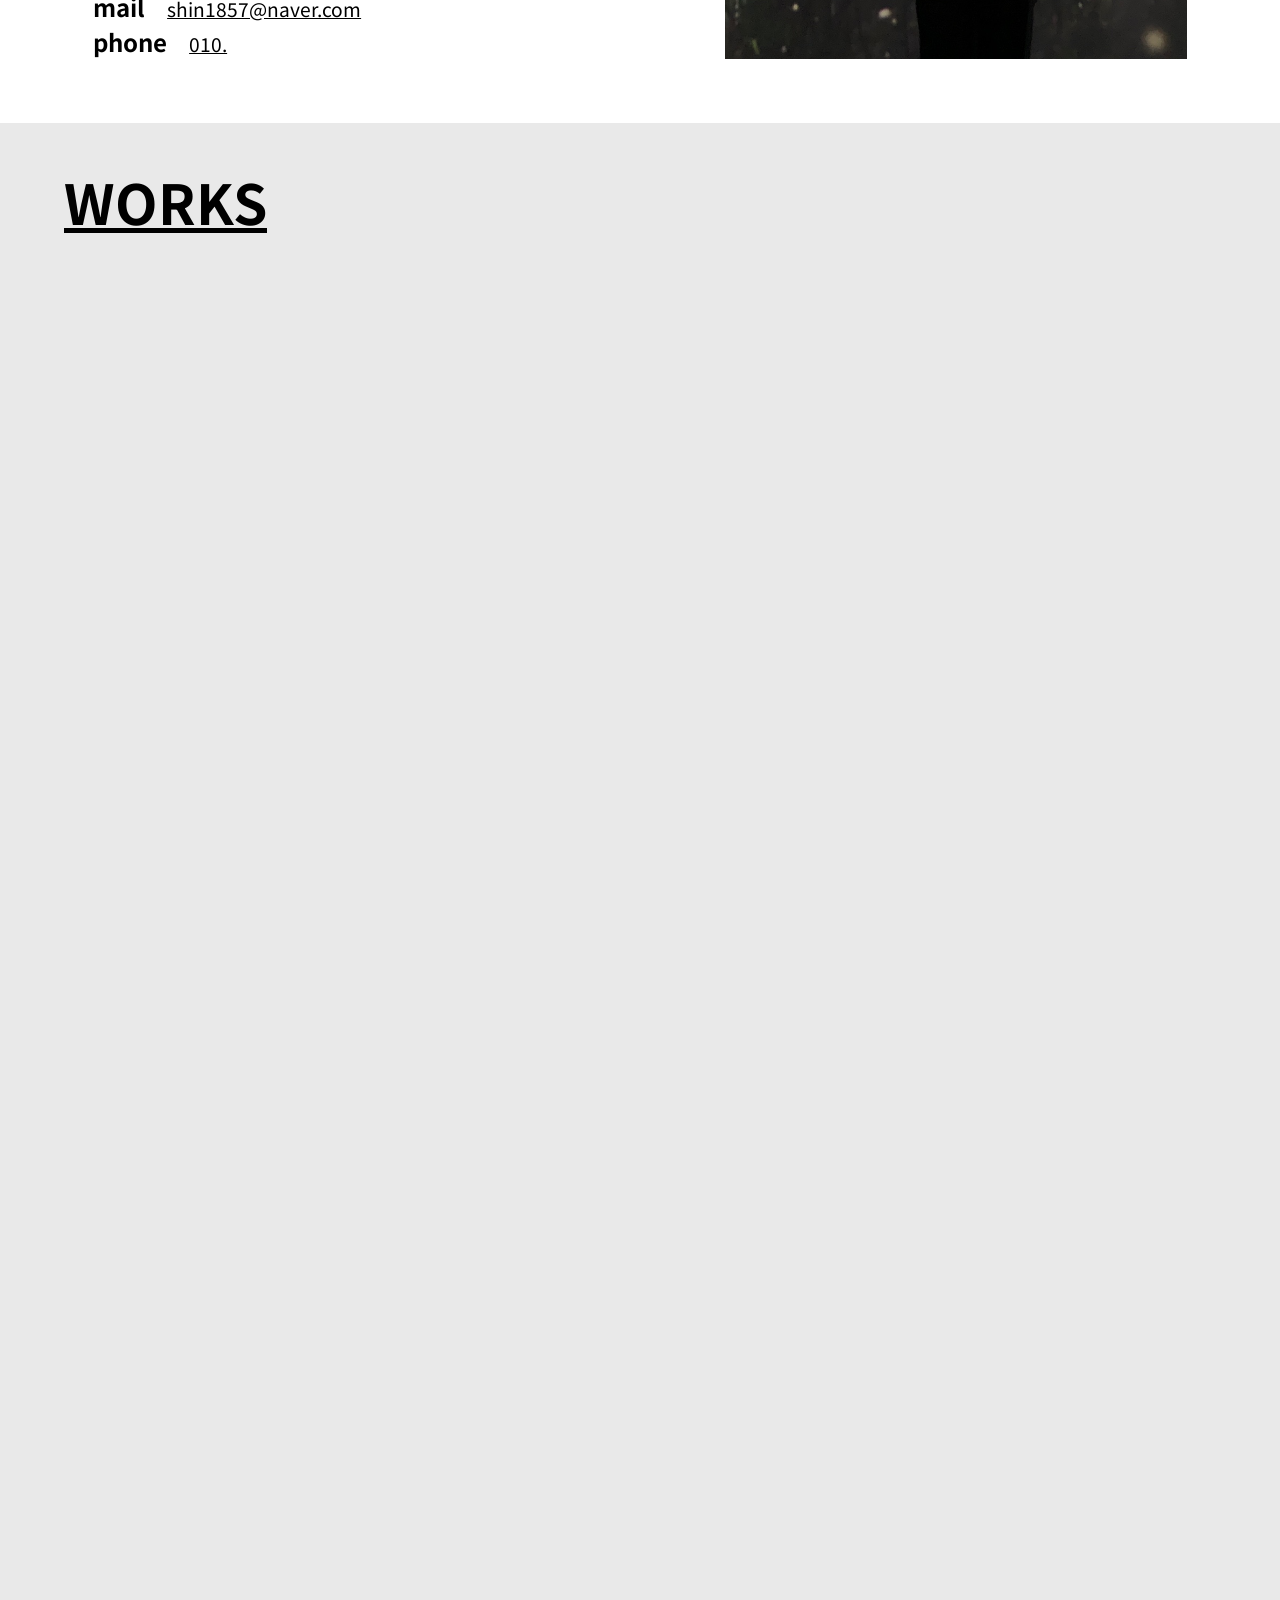
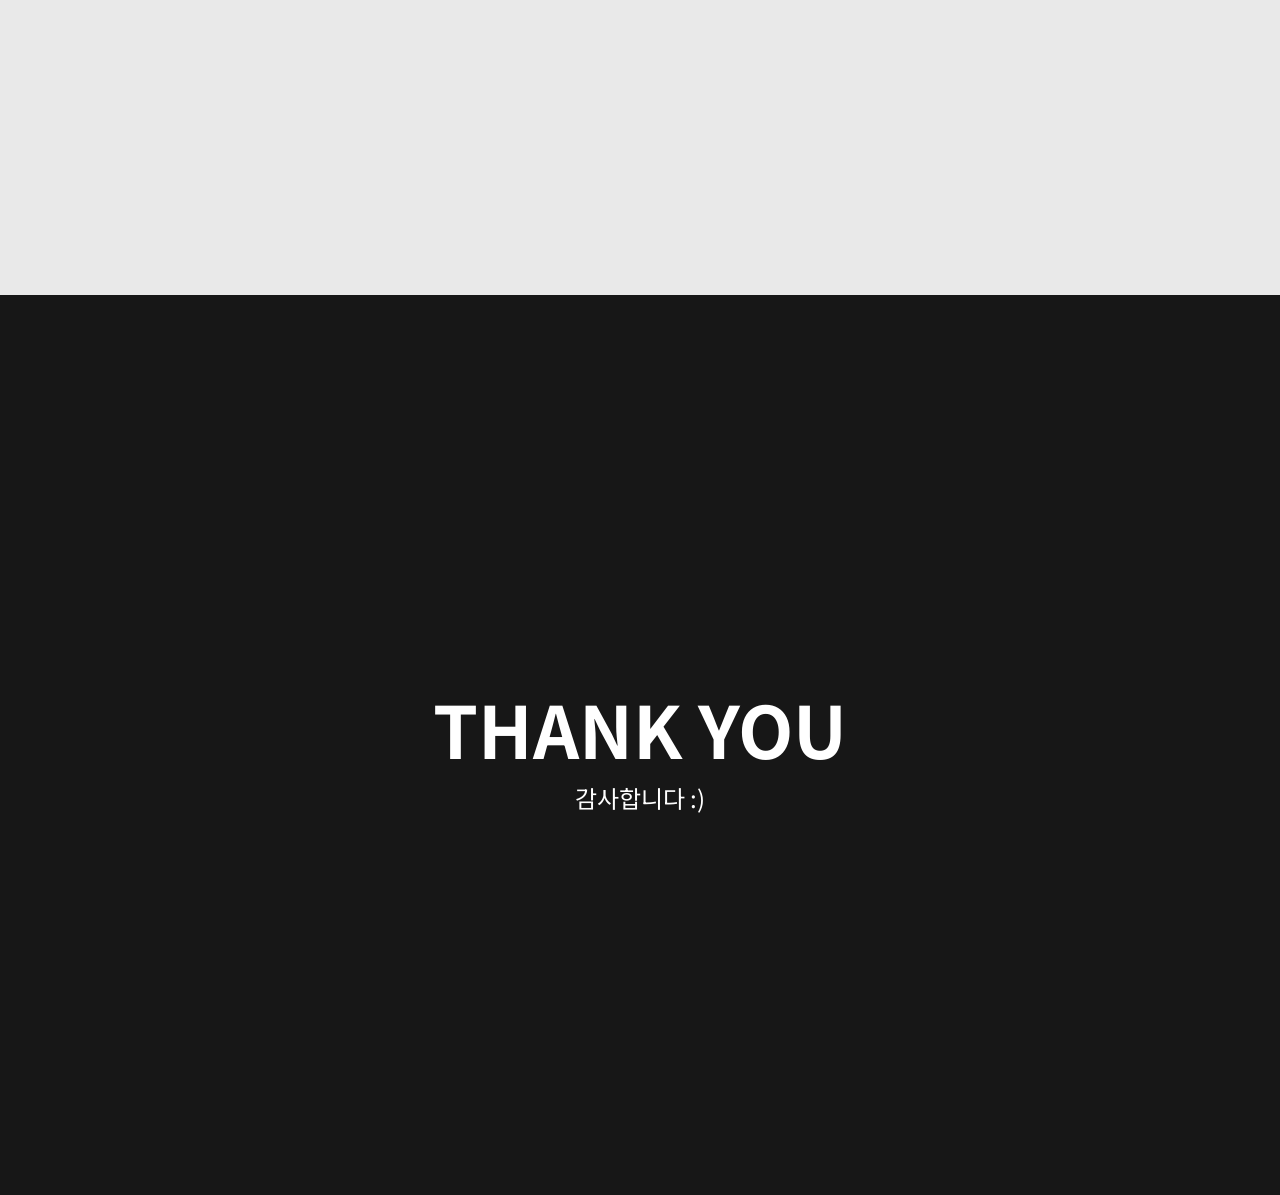
==== commit 11a474fc: "Add files via upload" ====
--- a/index.html
+++ b/index.html
@@ -1,226 +1,164 @@
-<!DOCTYPE html>
-<html lang="en">
-<head>
-    <meta charset="UTF-8">
-    <meta http-equiv="X-UA-Compatible" content="IE=edge">
-    <meta name="viewport" content="width=device-width, initial-scale=1.0">
-    <title>포트폴리오</title>
-    <script src="./js/jquery-3.5.1.min.js"></script>
-    <script src="./js/featherlight.js"></script>
-    <script src="./js/main.js"></script>
-	<link rel="stylesheet" href="./css/featherlight.css">
-    <link rel="stylesheet" href="./css/style.css">
-    <link rel="preconnect" href="https://fonts.gstatic.com">
-    <link href="https://fonts.googleapis.com/css2?family=Amatic+SC:wght@700display=swap" rel="stylesheet">
-    <link rel="preconnect" href="https://fonts.gstatic.com">
-    <link rel="preconnect" href="https://fonts.gstatic.com">
-    <link href="https://fonts.googleapis.com/css2?family=Lato:wght@400;700display=swap" rel="stylesheet">
-    <link href="https://fonts.googleapis.com/css2?family=Noto+Sans+KR:wght@100;300;400;500;700;900display=swap" rel="stylesheet">
-</head>
-<body>
-    <!-- home section -->
-    <section id="home_title">
-        <div class="home_title-text">
-            <h3>JUNE</h3>
-            <h3>2021</h3>
-            <a href="#home_title"><h1>PORTFOLIO</h1></a>
-        </div>
-        <ul id="gnb" aria-hidden="true">
-            <li><a href="#home_title">Home</a></li>
-            <li><a href="#portfolio">Portfolio</a></li>
-            <li><a href="#contact">Contact</a></li>
-           
-        </ul>
-    </section>
-    <section id="contents">   
-            <div class="left">
-
-            </div>
-            <div class="left-con">
-                <div class="img1">
-                    <img src="./images/photo1.jpg" alt="사진">
-                </div>
-            </div>
-            <div class="right">
-                <div class="about">
-                    <div class="name">
-                        <h2>"JUST DO IT" <span>하는</span> </h2>
-                        <h1>김연주</h1>
-                    </div>
-                <div class="about_box1">
-                    <ul>
-                      <li>Kim Yeun Ju</li>
-                      <li>29세(1993.05)</li>
-                    </ul>
-                <div class="about_box2">
-                    <ul>
-                        <li> - 2012.03 ~ 2017.02<br> &nbsp;&nbsp; 부산외국어대학교 '중국지역통상'전공</li>
-                        <li> - 2018.11 ~ 2020.05<br>&nbsp; &nbsp;에어코리아(여객운송서비스)</li>
-                        <li> - 2020 <br> &nbsp;&nbsp;&nbsp;더조은아카데미 '웹 표준 기반 <br>&nbsp;&nbsp;&nbsp;UI/UX엔지니어링콘텐츠 전문가 양성' 과정 수료</li>
-                        <li>
-                            - 스킬<br>
-                            &nbsp;&nbsp;&nbsp;<img src="./images/Ps.png" alt="포토샵">
-                            <img src="./images/Ai.png" alt="일러스트레이터">
-                            <img src="./images/XD.png" alt="엑스디">
-                            <img src="./images/HTML.png" alt="HTML">
-                            <img src="./images/CSS.png" alt="CSS">
-                            <img src="./images/JS.png" alt="JS">
-                        </li>
-                    </ul>
-                </div>
-                </div>
-            </div>
-            </div>
-            
-        <!-- </section> -->
-    </section>
-
-    <section id="body_all1">
-    <!-- portfolio section -->
-    <section id="body">
-        <!-- portfolio -->
-        <section id="portfolio">
-            <div class="title">
-                <div class="num">
-                    <h1>02</h1>
-                </div>
-                <div class="title-int">
-                    <h1>PORTFOLIO</h1>
-                    <p>포트폴리오</p>
-                </div>
-            </div>
-        
-        </section>
-    
-        <section id="po-con">
-            <div class="po1">
-                <div class="container-a4">
-                    <ul class="caption-style-4">
-                        <li>
-                            <a href="./sub1_1.html" data-featherlight="iframe">
-                                <!-- <img src="../image/포폴임시.png" alt=""> -->
-                                <img src="./images/mobile-mockup.png" alt="목업파일" class="img1">
-                                <div class="caption">
-                                    <div class="blur"></div>
-                                    <div class="caption-text">
-                                        <h1>모바일 청첩장</h1>
-                                        <p>#모바일 #청첩장</p>
-                                    </div>
-                                </div>
-                            </a>
-                        </li>
-                    </ul>
-                    
-                </div>
-            </div>
-    
-            <div class="po2">
-                <div class="container-a4">
-                    <ul class="caption-style-4">
-                        <li>
-                            <a href="./sub1_2.html" data-featherlight="iframe">
-                                <img src="./images/daishin_mockup.png" alt="목업파일" class="img2">
-                                <div class="caption">
-                                    <div class="blur"></div>
-                                    <div class="caption-text">
-                                        <h1>홈페이지 리뉴얼</h1>
-                                        <p>#대신자산운용 #리뉴얼 #팀프로젝트</p>
-                                    </div>
-                                </div>
-                            </a>
-                        </li>
-                    </ul>
-                </div>
-            </div>
-    
-            <div class="po3">
-                <div class="container-a4">
-                    <ul class="caption-style-4">
-                        <li>
-                            <a href="./sub1_3.html" data-featherlight="iframe">
-                                <img src="./images/portfollio-mockup.png" alt="목업파일" class="img3">
-                                <img src="./images/portfollio-mobile-mockup.png" alt="목업파일" class="img4">
-                            
-                                <div class="caption">
-                                    <div class="blur"></div>
-                                    <div class="caption-text">
-                                        <h1>개인 포트폴리오</h1>
-                                        <p>#포트폴리오 #반응형</p>
-                                    </div>
-                                </div>
-                            </a>
-                        </li>
-                    </ul>
-                </div>
-            </div>
-    
-            <div class="ex1">
-                <p>MOBILE</p>
-                <p>WEB</p>
-                <p>RESPONSIVE</p>
-              </div>
-              <div class="ex2">
-                <p>모바일 청첩장</p>
-                <a href="./sub1_1.html"></a>		
-                <p>대신자산운용 홈페이지 리뉴얼</p>
-                <a href="./sub1_2.html"></a>
-                <p>포트폴리오</p>
-                <a href="./sub1_3.html"></a>
-              </div>
-        </section>
-    </section>
-</section>
-
-    <section id="body_all2">
-    <!-- contact section -->
-    <section id="body1">
-        <!-- about -->
-        <section id="phone">
-          <div class="phone_title">
-              <div class="num">
-                  <h1>03</h1>
-              </div>
-              <div class="phone_title-int">
-                  <h1>CONTACT</h1>
-                  <p>연락주세요!</p>
-              </div>
-          </div>
-      </section>  
-        
-        <section id="contact">
-          <div class="mail">
-            <ul>
-              <li><img src="./images/mail.png" alt="icon"><p> shin1857@naver.com</p></li>
-              <li><img src="./images/phone .png" alt="icon"><p> 010.</p></li>
-            </ul>
-          </div>
-          
-          <form action="/my-handling-form-page" method="post">
-              <div>
-          <label for="name">Name :</label>
-          <input type="text" id="name" name="user_name">
-        </div>
-      
-        <div>
-          <label for="mail">E-mail :</label>
-          <input type="email" id="mail" name="user_email">
-        </div>
-      
-        <div>
-          <label for="msg">Message :</label>
-          <textarea id="msg" name="user_message"></textarea>
-        </div>
-      
-        <div class="button">
-          <!-- <button type="submit">메일 보내기</button> -->
-          <a href="mailto:shin@naver.com" title="메일보내주세요">메일 보내기</a>
-        </div>
-      </form>
-      </section>
-      </section>
-    </section>
-      <div id="topbtn">
-        <i class="fa fa-arrow-circle-up" aria-hidden="true">TOP</i>
-      </div>
-</body>
+<!DOCTYPE html>
+<html lang="en">
+<head>
+    <meta charset="UTF-8">
+    <meta http-equiv="X-UA-Compatible" content="IE=edge">
+    <meta name="viewport" content="width=device-width, initial-scale=1.0">
+    <link rel="preconnect" href="https://fonts.googleapis.com">
+    <link rel="preconnect" href="https://fonts.gstatic.com" crossorigin>
+    <link href="https://fonts.googleapis.com/css2?family=Pacifico&display=swap" rel="stylesheet">
+    <link rel="preconnect" href="https://fonts.googleapis.com">
+    <link rel="preconnect" href="https://fonts.gstatic.com" crossorigin>
+    <link href="https://fonts.googleapis.com/css2?family=Noto+Sans+KR:wght@300;400;500;700&display=swap" rel="stylesheet">
+    <link href="https://unpkg.com/aos@2.3.1/dist/aos.css" rel="stylesheet">
+    <script src="https://unpkg.com/aos@2.3.1/dist/aos.js"></script>
+    <script src="https://ajax.googleapis.com/ajax/libs/jquery/3.5.1/jquery.min.js"></script>
+    <script src="./main.js"></script>
+    <link rel="stylesheet" href="./style.css">
+    <title>YJportfolio</title>
+</head>
+<body>
+    <section id="wrap">
+        <div class="body">
+            <header>
+                <h2>
+                    <a href="./index.html">
+                        <img src="./images/logo1.png" alt="logo">
+                    </a>
+                </h2>
+            </header>
+            <div id="gnb">
+                <ul>
+                    <li><a href="#wrap"><span class="underline">Home,</span></a></li>
+                    <li><a href="#profile"><span class="underline">About,</span></a></li>
+                    <li><a href="#contents"><span class="underline">Works</span></a></li>
+                    <!-- <li><a href="#"><span class="underline">Hello</span></a></li> -->
+                </ul>
+            </div>
+            <div class="intr">
+                <h1>WELCOME TO MY<br>2022 PORTFOLIO</h1>
+                <!-- <p>2022 Work_김연주</p> -->
+                <p>안녕하세요. 저의 포트폴리오에 오신 것을 환영합니다.<br>웹퍼블리셔를 꿈꾸며 준비한 작업들과 제 노력의 결과물입니다. 감사합니다. </p>
+                <p>works_김연주</p>
+            </div>
+        </div>
+    </section>
+    <section id="profile">
+        <header>
+            <h2>ABOUT</h2>
+        </header>
+        <div class="info">
+            <div class="p">
+                <p>
+                    <span>"JUST DO IT"</span> 하는 퍼블리셔 김연주입니다.
+                    백번 생각하는 것 보다 <span class="bold">한번 행동하는 것</span>을 좋아합니다.
+                </p>
+                <p class="down">
+                    새로운 일에 도전하는 것은 언제나 즐거운 일입니다. 웹퍼블리싱을 배우며 새로운 것을 기획하고 만들어내는 것이 흥미로워 배워보자는 마음으로 더조은 컴퓨터 아카데미에서 웹디자인(웹퍼블리셔)실무자양성과정을 수료하며 웹에 대해 배울 수 있었습니다. 이후 코딩을 더 자세히 배우고 싶어 SBS컴퓨터아트학원에서 javascript, jquery 등을 공부하여 기량을 향상시켰습니다. 
+                </p>
+                <p class="down2">
+                    직접 목표에 부딪히고 빠져들어야 비로소 멋진 웹페이지가 탄생합니다.아직 부족하지만 빠르게 변화하는 시대에 맞춰 더 다양한 언어를 공부해 저의 스펙트럼을 넓혀 현실에 안주하지 않고 결과에 만족하지 않는 퍼블리셔가 되겠습니다.
+                </p>
+                <div class="skill">
+                    <p><strong>skills</strong></p>
+                    <img src="./images/HTML.png" alt="html">
+                    <img src="./images/CSS.png" alt="css">
+                    <img src="./images/JS.png" alt="js">
+                    <img src="./images/Ai.png" alt="ai">
+                    <img src="./images/Ps.png" alt="ps">
+                    <img src="./images/XD.png" alt="xd">
+                </div>
+                <div class="contact">
+                    <div class="mail">
+                        <p><strong>mail</strong>
+                            <a href="mailto:shin1857@naver.com">
+                                shin1857@naver.com
+                            </a>
+                        </p>
+                    </div>
+                    <div class="phone">
+                        <p><strong>phone</strong>
+                            <a href="tel:010">010.</a>
+                        </p>
+                    </div>
+                </div>
+            </div>
+        
+            <div class="photo">
+                <!-- <img src="./photo1.jpg" alt="photo"> -->
+                <!-- <img src="./photo2 .jpg" alt="about"> -->
+            </div>
+        </div>
+    </section>
+    <div class="contents_body">
+        <h2>WORKS</h2>
+        <section id="contents">  
+            
+            <ul>
+                <div data-aos="fade-up" data-aos-duration="2000" data-aos-delay="150">
+                <li class="work work1">
+                    <a href="https://shin1857.github.io/lego/">
+                        <div class="lego_img">
+                        </div>
+                        <div class="info">
+                            <div class="circle"></div>
+                            <div class="title">LEGO®</div>
+                            <div class="des">Renewal, PC web, Mobile web</div>
+                            <div class="more">More</div>
+                        </div>
+                    </a>
+                </li>
+                </div>
+                <div data-aos="fade-up" data-aos-duration="2500" data-aos-delay="200">
+                <li class="work work2">
+                    <a href="https://shin1857.github.io/bene/">
+                        <div class="bene_img">
+                        </div>
+                        <div class="info">
+                            <div class="circle"></div>
+                            <div class="title">카페베네</div>
+                            <div class="des">Renewal, PC web</div>
+                            <div class="more">More</div>
+                        </div>
+                    </a>
+                </li>
+                </div>
+                <div data-aos="fade-up" data-aos-duration="3000" data-aos-delay="300">
+                <li class="work work3">
+                    <a href="https://shin1857.github.io/mobile_bene/">
+                        <div class="bene_img">
+                        </div>
+                        <div class="info">
+                            <div class="circle"></div>
+                            <div class="title">카페베네</div>
+                            <div class="des">Renewal, Mobile web</div>
+                            <div class="more">More</div>
+                        </div>
+                    </a>
+                </li>
+                </div>
+                <div data-aos="fade-up" data-aos-duration="3000" data-aos-delay="500">
+                <li class="work work4">
+                    <a href="https://shin1857.github.io/daishin/">
+                        <div class="daishin_img">
+                        </div>
+                        <div class="info">
+                            <div class="circle"></div>
+                            <div class="title">Daishin</div>
+                            <div class="des">Renewal, PC web</div>
+                            <div class="more">More</div>
+                        </div>
+                    </a>
+                </li>
+                </div>
+            </ul>
+        </section>
+    </div>
+    <footer>
+        <div class="last">
+            <h1>THANK YOU</h1>
+        <p>감사합니다 :)</p>
+        </div>
+    </footer>
+</body>
 </html>
--- a/style.css
+++ b/style.css
@@ -0,0 +1,459 @@
+/* main.css */
+* {
+    margin: 0; padding: 0;
+    box-sizing: border-box;
+    font-family: 'Noto Sans KR', sans-serif;
+    /* font-family: 'Pacifico', cursive; */
+    font-size: 24px;
+}
+
+ul {list-style-type: none;}
+a {
+    text-decoration: none;
+    color: black;
+}
+#wrap {
+    width: 100%;
+    height: 100vh;
+    position: relative;
+    /* background-color: cornflowerblue; */
+    background-color: #171717;
+}
+#wrap .body {
+    width: 100%;
+    height: calc(100vh - 80px);
+    /* background-color: cornflowerblue; */
+    background-color: #171717;
+    color: white;
+}
+#wrap .body header h2 {
+    position: fixed;
+    left: 5%;
+    top: 2%;
+    z-index: 9999;
+}
+#wrap .body header h2 img {
+    height: 3rem;
+}
+/* home_gnb */
+.body #gnb {
+    float: right;
+    height: 50px;
+    right: 0;
+    text-align: right;
+    z-index: 10;
+    margin-right: 5%;
+    margin-top: 2%;
+}
+.body #gnb li {
+    float: left;
+    font-size: 0.8rem;
+}
+.body #gnb li {margin-right: 10px;}
+.body #gnb li:nth-child(3) {margin-right: 0;}
+.body #gnb li .underline {position: relative; color: white;}
+.body #gnb li .underline:after {
+    content: "";
+    position: absolute;
+    left: 0;
+    bottom: 0px;
+    width: 0;
+    height: 1px;
+    margin: 5px 0 0;
+    transition: all 0.2s ease-in-out;
+    transition-duration: 0.3s;
+    opacity: 0;
+    background-color: white;
+}
+.body #gnb li .underline:hover:after {
+    width: 100%;
+    opacity: 1;
+}
+/* home_name */
+#wrap .body .intr{
+    width: 60%;
+    position: absolute;
+    font-size: 3rem;
+    top: 50%;
+    left: 50%;
+    transform: translate(-50%,-50%);
+}
+#wrap .body .intr h1 {
+    font-size: 3rem;
+    text-align: center;
+}
+#wrap .body .intr p {
+    text-align: center;
+    margin-top: 3%;
+}
+/* profile */
+#profile header {
+    width: 100%;
+    height: 120px;
+    line-height: 80px;
+    overflow: hidden;
+}
+#profile header h2 {
+    margin-top: 3%;
+    /* float: left; */
+    font-weight: 700;
+    font-size: 2.3rem;
+    text-decoration: underline;
+}
+#profile {
+    margin: 0 auto;
+    width: 90%;
+    position: relative;
+    padding-bottom: 5%;
+}
+#profile .info {
+    margin: 0 auto;
+    width: 95%;
+    margin-top: 5%;
+    display: flex;
+    /* outline: 1px solid blue; */
+}
+#profile .info .p {
+    /* outline: 1px solid red; */
+    width: 250%;
+}
+#profile .info p.down {
+    margin-top: 5%;
+    font-size: 0.8rem;
+}
+#profile .info p.down2 {
+    margin-top: 5%;
+    font-size: 0.8rem;
+}
+#profile .info p span {
+    font-size: 1rem;
+    font-weight: bold;
+}
+#profile .info p span.bold {
+    font-weight: 500;
+    font-size: 1rem;
+}
+#profile .skill {
+    overflow: hidden;
+    margin-top: 10%;
+}
+#profile .skill p {
+    float: left;
+    margin-right: 3%;
+}
+#profile .skill > img {
+    float: left;
+    margin-right: 1%;
+    width: 7%;
+    height: 7%;
+}
+#profile .contact {
+    overflow: hidden;
+    margin: 0 auto;
+    /* margin-top: 5%; */
+}
+#profile .contact p {
+    font-size: 1rem;
+}
+#profile .contact p strong {
+    margin-right: 3%;
+}
+#profile .contact .mail,
+#profile .contact .phone {
+    float: left;
+    width: 100%;
+    font-size: 0.8rem;
+}
+#profile .contact a {
+    text-decoration: underline;
+    font-size: 0.8rem;
+}
+#profile  .photo {
+    width: 200%;
+    background-image: url(./images/photo2\ .jpg);
+    background-size: cover;
+    background-position: center;
+    background-repeat: no-repeat;
+    margin-left: 5%;
+}
+/* contents */
+.contents_body {
+    width: 100%;
+    /* background-color: aliceblue; */
+    background-color: #e9e9e9;
+}
+#contents {
+    margin: 0 auto;
+    width: 85%;
+    overflow: hidden;
+    padding-bottom: 5%;
+    /* outline: 1px solid red; */
+}
+.contents_body h2 {
+    /* float: left; */
+    padding-top: 3%;
+    margin-left: 5%;
+    font-weight: 700;
+    font-size: 2.3rem;
+    text-decoration: underline;
+}
+#contents ul {
+    margin-top: 5%;
+}
+.work {
+    width: 47%;
+    height: 550px;
+    margin-bottom: 15%;
+    /* outline: 1px solid blue; */
+}
+.work1, .work3 {
+    float: left;
+}
+.work2, .work4 {
+    float: right;
+    margin-top: 20%;
+    margin-bottom: 0;
+}
+.work1 .lego_img {
+    width: 100%;
+    height: 350px;
+    background-image: url(./images/lego\ brick.jpeg);
+    background-position: center;
+    background-size: cover;
+    background-repeat: no-repeat;
+}
+.info {
+    margin-top: 3%;
+}
+.info .circle {
+    width: 10px;
+    height: 10px;
+    margin-top: 20px;
+    margin-bottom: 1%;
+    background-color: cornflowerblue;
+    border-radius: 50%;
+}
+.info .title {
+    margin-top: 15px;
+    font-size: 24px;
+    line-height: 34px;
+    font-weight: 700;
+}
+.info .des {
+    margin-top: 5px;
+    font-size: 14px;
+    line-height: 28px;
+    color: #a0a0a0;
+}
+.info .more {
+    display: inline-block;
+    margin-top: 25px;
+    font-size: 14px;
+    line-height: 18px;
+    border-bottom: 1px solid #000;
+}
+.work2 .bene_img,
+.work3 .bene_img {
+    width: 100%;
+    height: 350px;
+    background-image: url(./images/bene-s4.jpeg);
+    background-position: center;
+    background-size: cover;
+    background-repeat: no-repeat;
+}
+.work4 .daishin_img {
+    width: 100%;
+    height: 350px;
+    background-image: url(./images/daishin.jpg);
+    background-position: center;
+    background-size: cover;
+    background-repeat: no-repeat;
+}
+/* footer */
+footer {
+    width: 100%;
+    height: 100vh;
+    position: relative;
+    color: white;
+    /* background-color: cornflowerblue; */
+    background-color: #171717;
+}
+footer .last {
+    position: absolute;
+    text-align: center;
+    top: 50%;
+    left: 50%;
+    transform: translate(-50%,-50%);
+}
+footer .last h1 {
+    font-size: 3rem;
+}
+/* 반응형 */
+@media screen and (max-width:480px) {
+    #wrap .body header h2 img {
+        height: 2.5rem;
+    }
+    .body #gnb {
+        margin-top: 6%;
+    }
+    .body #gnb li .underline {
+        font-size: 0.8rem;
+    }
+    #wrap .body .intr {
+        top: 55%;
+    }
+    #wrap .body .intr h1 {
+        font-size: 2rem;
+    }
+    #wrap .body .intr p {
+        font-size: 0.6rem;
+    }
+    #profile header {
+        height: 90px;
+    }
+    #profile header h2 {
+        font-size: 1.5rem;
+    }
+    #profile .info {
+        margin-bottom: 5%;
+    }
+    #profile .info .p {
+        font-size: 0.8rem;
+    }
+    #profile .info p.down,
+    #profile .info p.down2 {
+        font-size: 0.6rem;
+    }
+    #profile .info p strong {
+        font-size: 0.8rem;
+    }
+    #profile .contact a  {
+        font-size: 0.6rem;
+    }
+    .contents_body h2 {
+        font-size: 1.5rem;
+        margin-bottom: 5%;
+    }
+    #profile .skill > img {
+        width: 5%;
+        height: 5%;
+        margin-top: 2%;
+    }
+    #profile  .photo {
+        display: none;
+    }
+    .info .title  {
+        font-size: 20px;
+    }
+    footer .last h1 {
+        font-size: 2.5rem;
+    }
+}
+@media all and (min-width:481px) and (max-width:768px) {
+    #wrap .body header h2 img {
+        height: 2.5rem;
+    }
+    .body #gnb {
+        margin-top: 4%;
+    }
+    .body #gnb li .underline {
+        font-size: 0.8rem;
+    }
+    #wrap .body .intr {
+        top: 55%;
+    }
+    #wrap .body .intr h1 {
+        font-size: 2.5rem;
+    }
+    #wrap .body .intr p {
+        font-size: 0.6rem;
+    }
+    #profile header {
+        height: 100px;
+    }
+    #profile header h2 {
+        font-size: 1.8rem;
+    }
+    #profile .info {
+        margin-bottom: 5%;
+    }
+    #profile .info .p {
+        font-size: 0.8rem;
+    }
+    #profile .info p.down,
+    #profile .info p.down2 {
+        font-size: 0.6rem;
+    }
+    #profile .info p strong {
+        font-size: 0.8rem;
+    }
+    #profile .contact a  {
+        font-size: 0.6rem;
+    }
+    .contents_body h2 {
+        font-size: 1.8rem;
+        margin-bottom: 5%;
+    }
+    #profile .skill > img {
+        width: 5%;
+        height: 5%;
+        margin-top: 1%;
+    }
+    #profile  .photo {
+        display: none;
+    }
+    .info .title  {
+        font-size: 20px;
+    }
+    footer .last h1 {
+        font-size: 2.5rem;
+    }
+}
+@media all and (min-width:768px) and (max-width:1023px) {
+    #wrap .body .intr {
+        top: 55%;
+    }
+    #wrap .body .intr h1 {
+        font-size: 2.8rem;
+    }
+    #wrap .body .intr p {
+        font-size: 0.7rem;
+    }
+    #profile header {
+        height: 100px;
+    }
+    #profile header h2 {
+        font-size: 2rem;
+    }
+    #profile .info {
+        margin-bottom: 5%;
+    }
+    #profile .info .p {
+        font-size: 0.8rem;
+    }
+    #profile .info p.down,
+    #profile .info p.down2 {
+        font-size: 0.7rem;
+    }
+    #profile .info p strong {
+        font-size: 0.9rem;
+    }
+    #profile .contact a  {
+        font-size: 0.7rem;
+    }
+    .contents_body h2 {
+        font-size: 1.8rem;
+        margin-bottom: 5%;
+    }
+    #profile .skill > img {
+        width: 7%;
+        height: 7%;
+        margin-top: 2%;
+    }
+    footer .last h1 {
+        font-size: 2.8rem;
+    }
+}
+@media all and (min-width:1024px) and (max-width:1200px) {
+    
+}
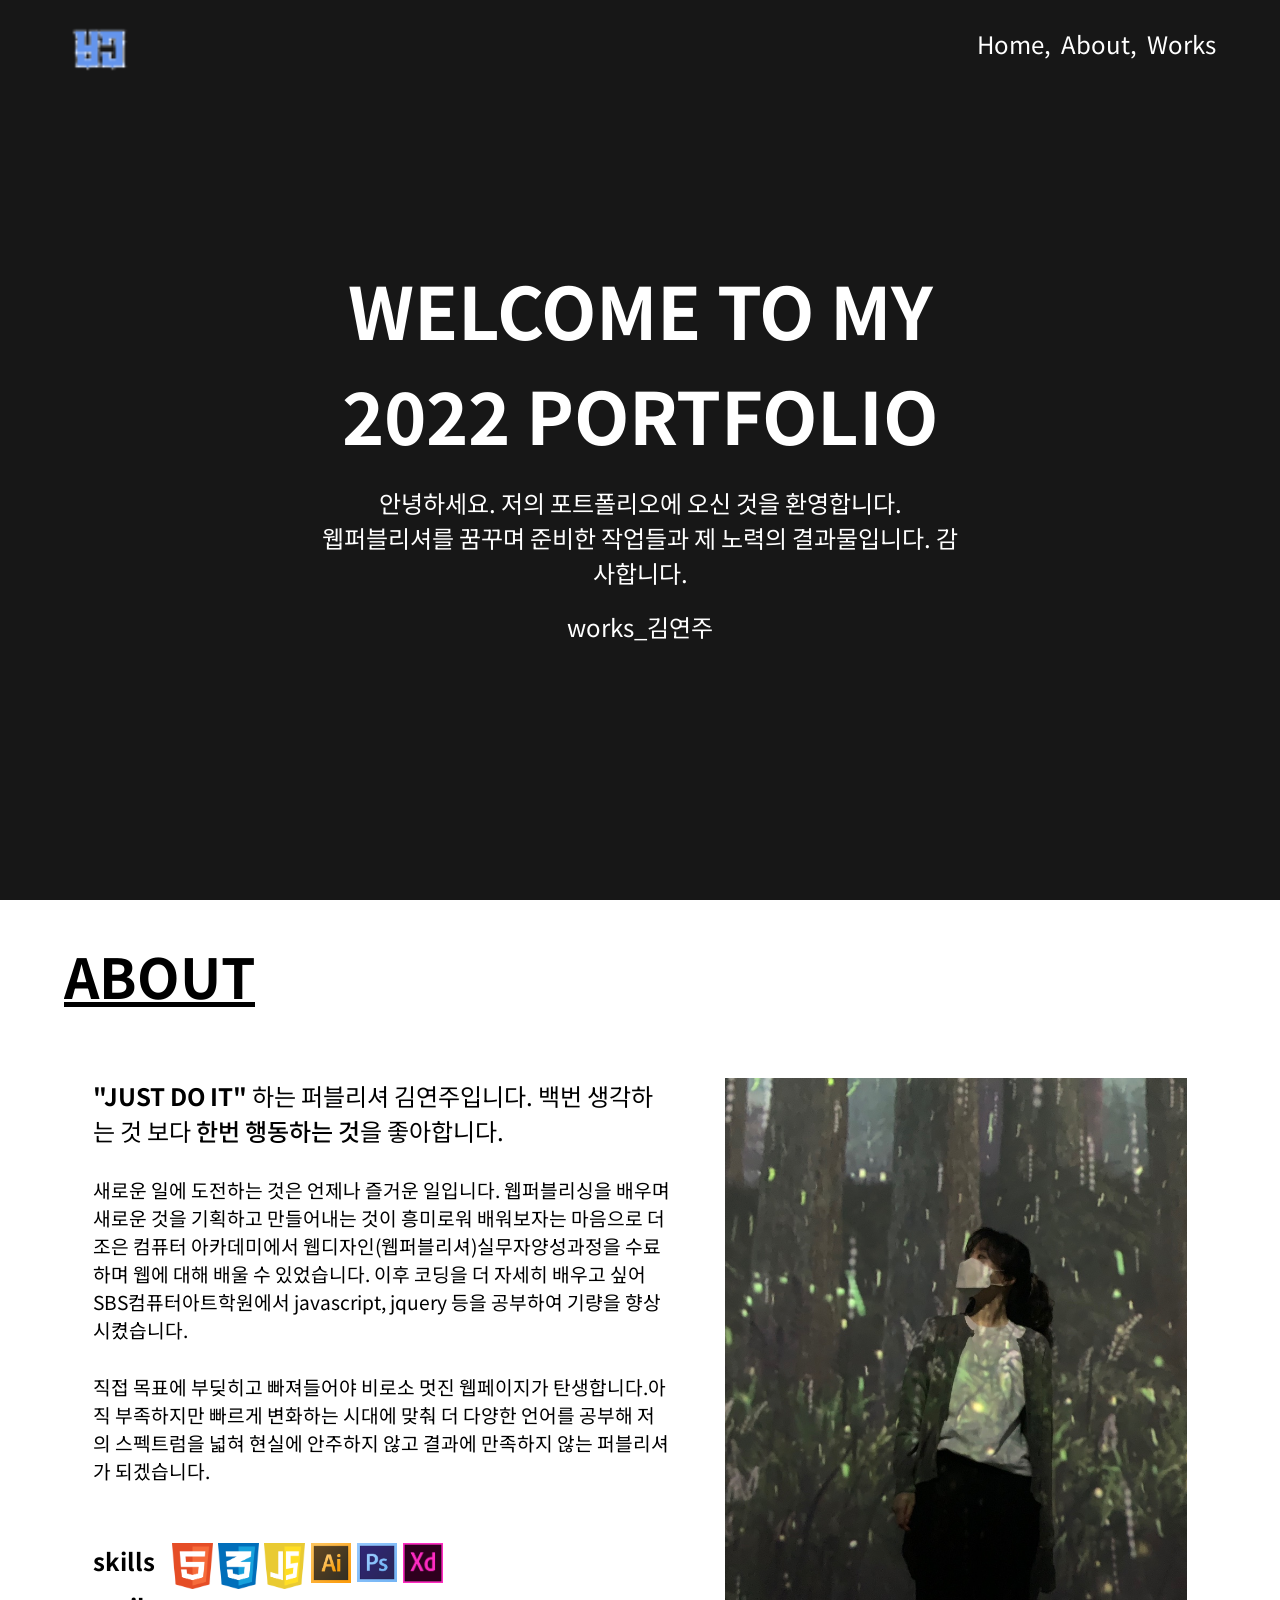
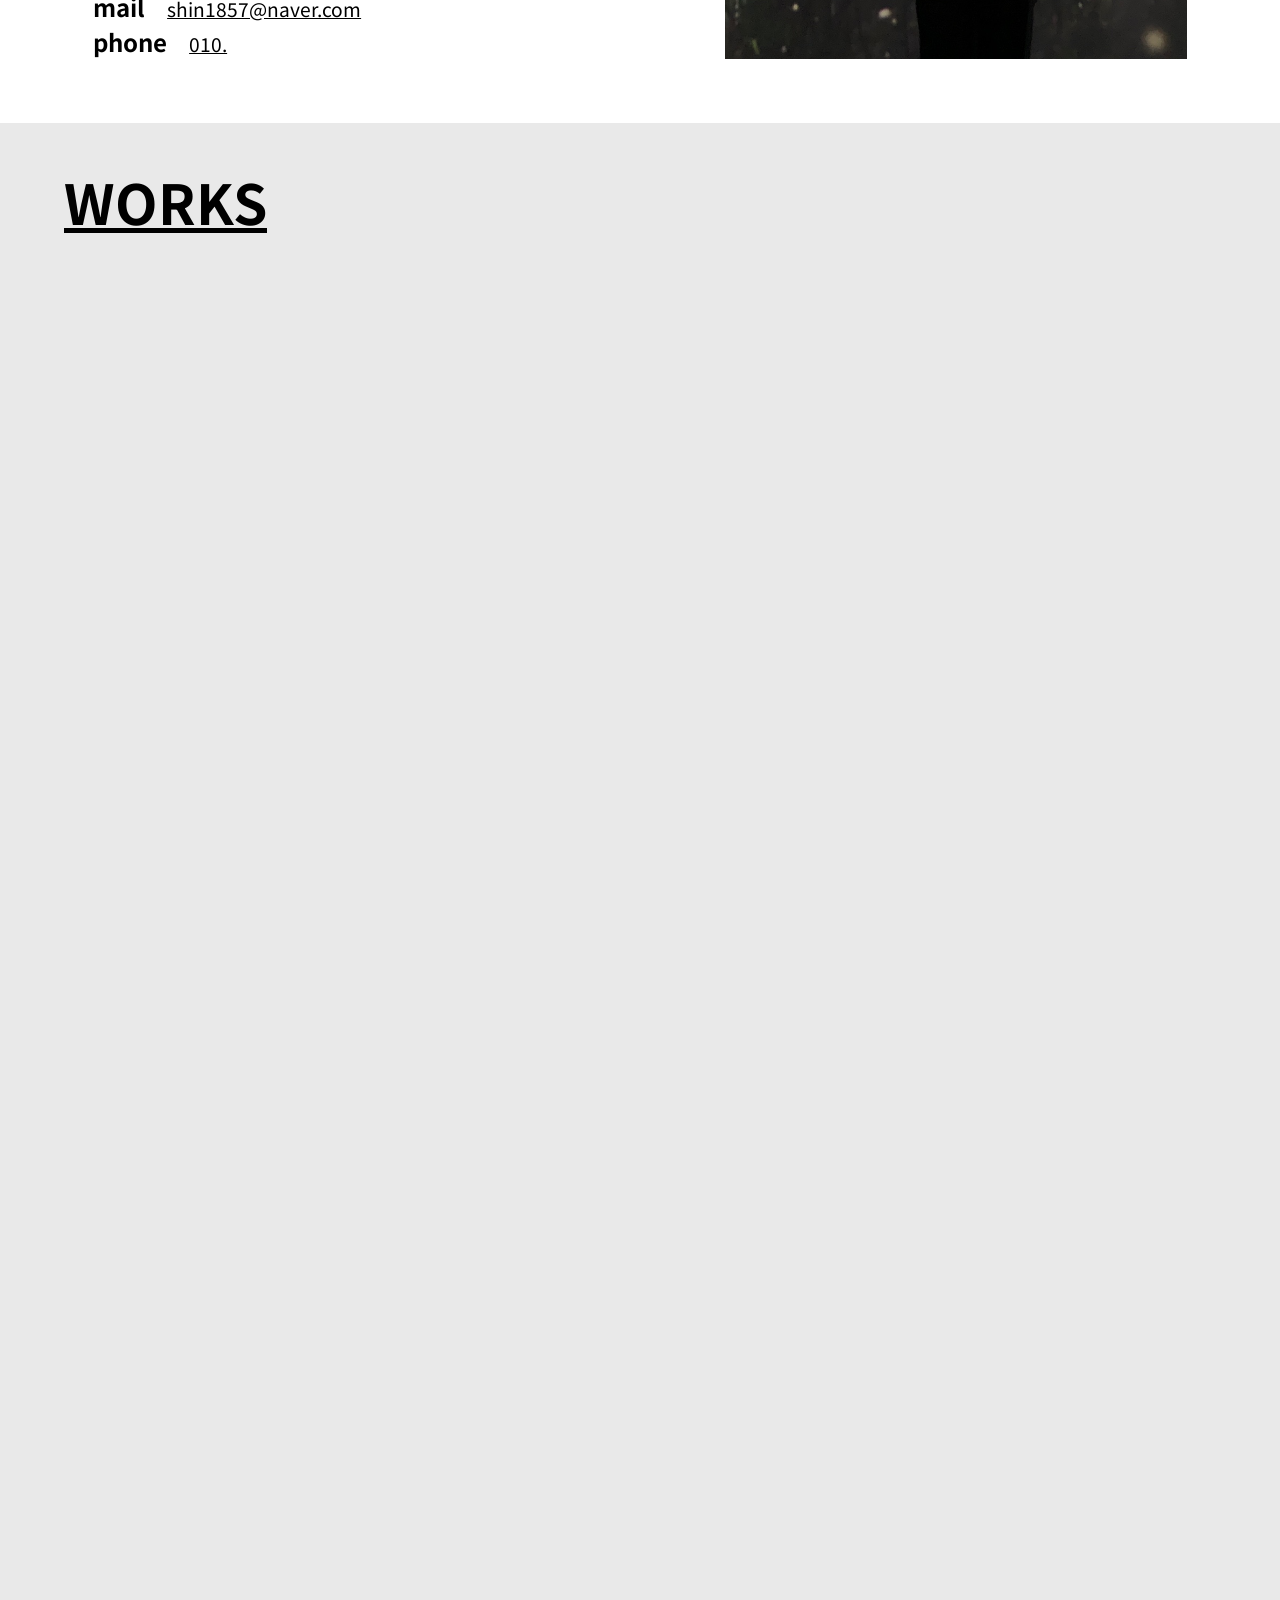
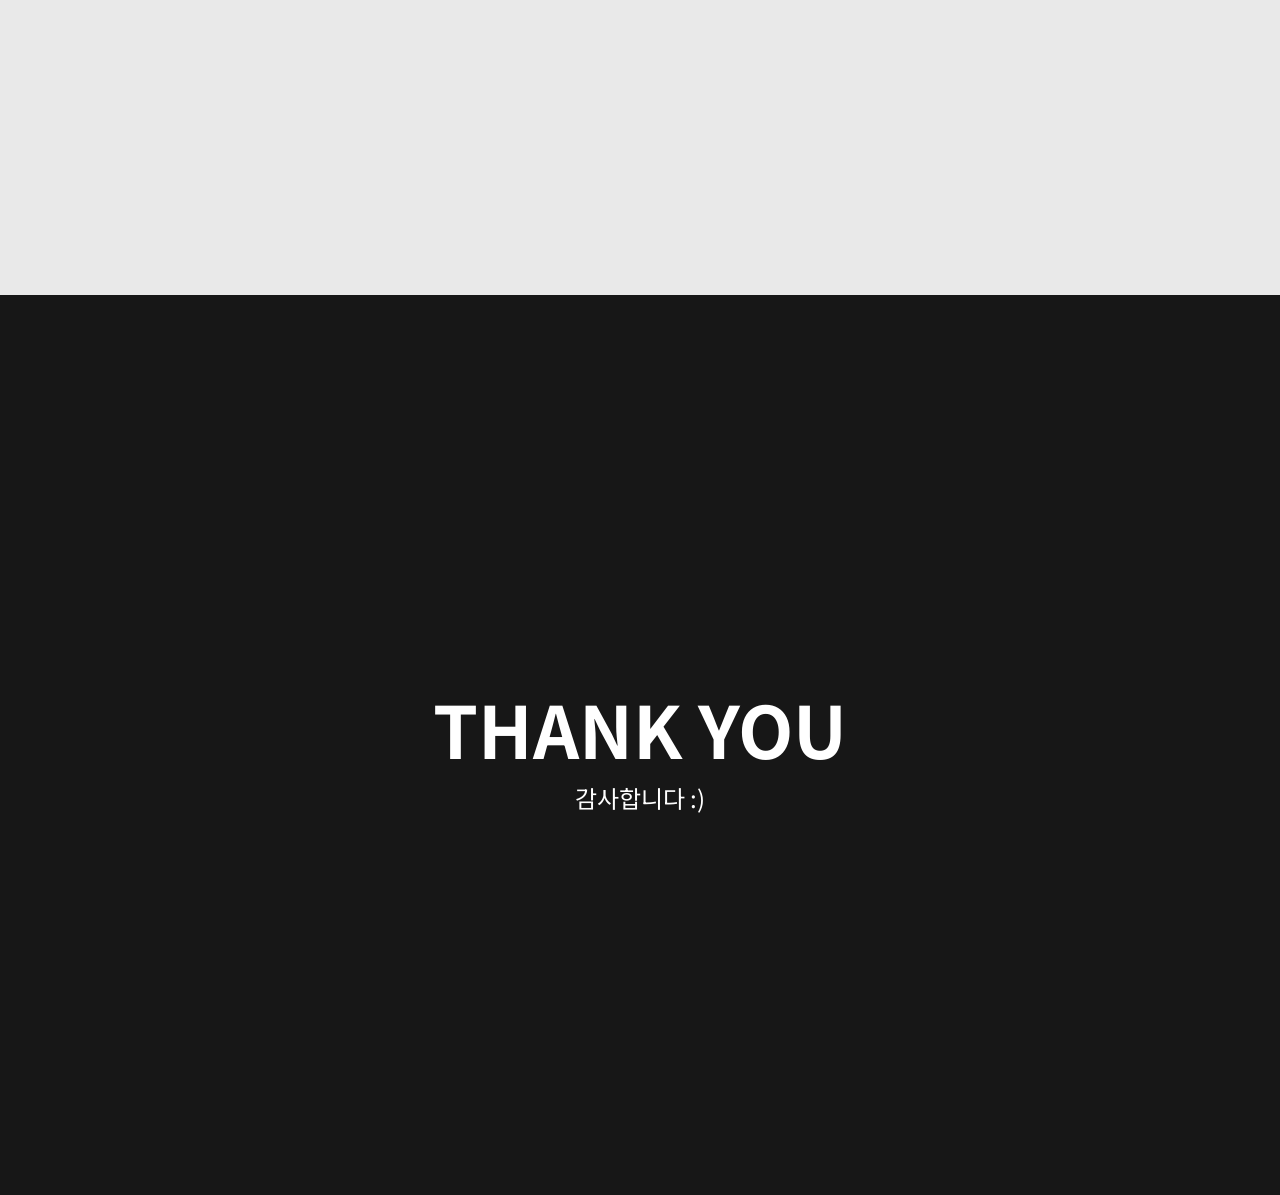
==== commit 5f677ce4: "Update index.html" ====
--- a/index.html
+++ b/index.html
@@ -97,7 +97,7 @@
             <ul>
                 <div data-aos="fade-up" data-aos-duration="2000" data-aos-delay="150">
                 <li class="work work1">
-                    <a href="https://shin1857.github.io/lego/">
+                    <a target="_blank" href="https://shin1857.github.io/LEGOex/">
                         <div class="lego_img">
                         </div>
                         <div class="info">
@@ -111,7 +111,7 @@
                 </div>
                 <div data-aos="fade-up" data-aos-duration="2500" data-aos-delay="200">
                 <li class="work work2">
-                    <a href="https://shin1857.github.io/bene/">
+                    <a target="_blank" href="https://shin1857.github.io/CAFFEBENEPCex/">
                         <div class="bene_img">
                         </div>
                         <div class="info">
@@ -125,7 +125,7 @@
                 </div>
                 <div data-aos="fade-up" data-aos-duration="3000" data-aos-delay="300">
                 <li class="work work3">
-                    <a href="https://shin1857.github.io/mobile_bene/">
+                    <a target="_blank" href="https://shin1857.github.io/CAFFEBENEMex/">
                         <div class="bene_img">
                         </div>
                         <div class="info">
@@ -139,7 +139,7 @@
                 </div>
                 <div data-aos="fade-up" data-aos-duration="3000" data-aos-delay="500">
                 <li class="work work4">
-                    <a href="https://shin1857.github.io/daishin/">
+                    <a target="_blank" href="https://shin1857.github.io/DAISHINex/">
                         <div class="daishin_img">
                         </div>
                         <div class="info">
@@ -161,4 +161,4 @@
         </div>
     </footer>
 </body>
-</html>+</html>
--- a/style.css
+++ b/style.css
@@ -71,7 +71,7 @@
 }
 /* home_name */
 #wrap .body .intr{
-    width: 60%;
+    width: 50%;
     position: absolute;
     font-size: 3rem;
     top: 50%;
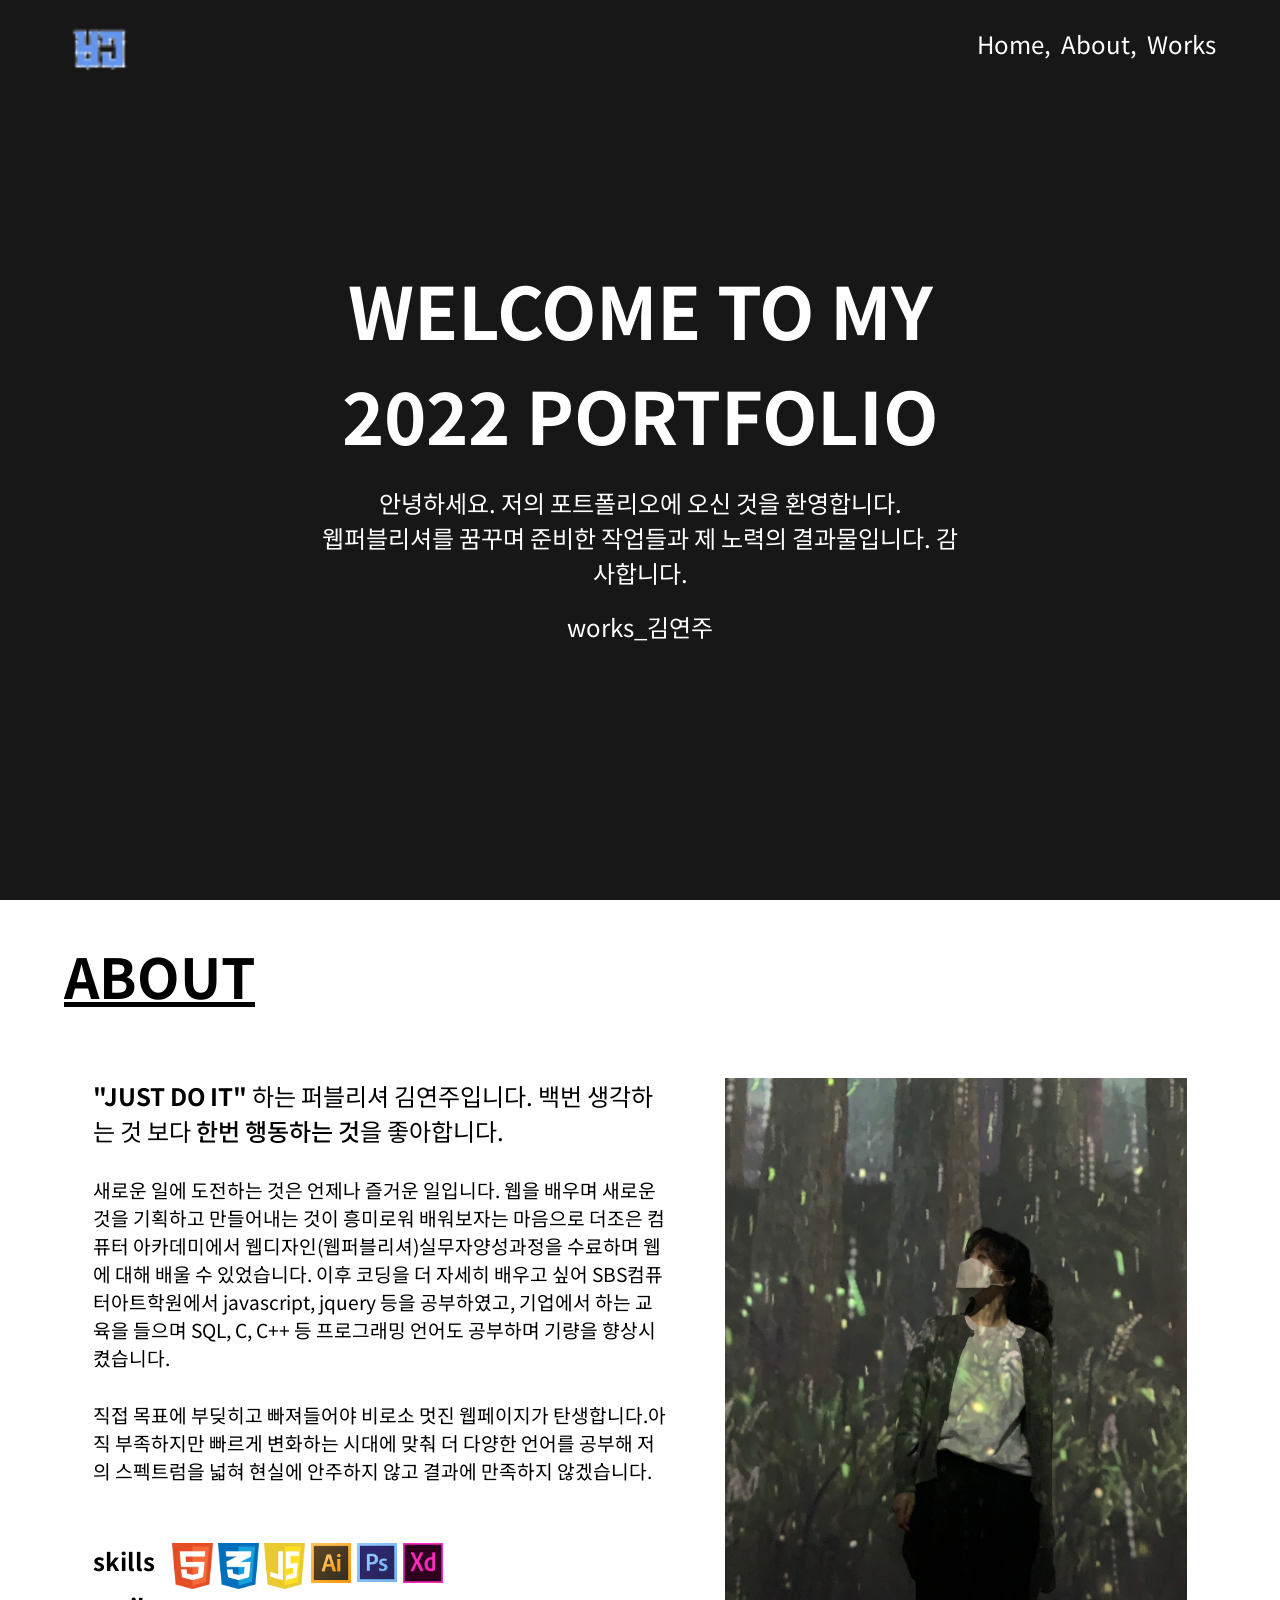
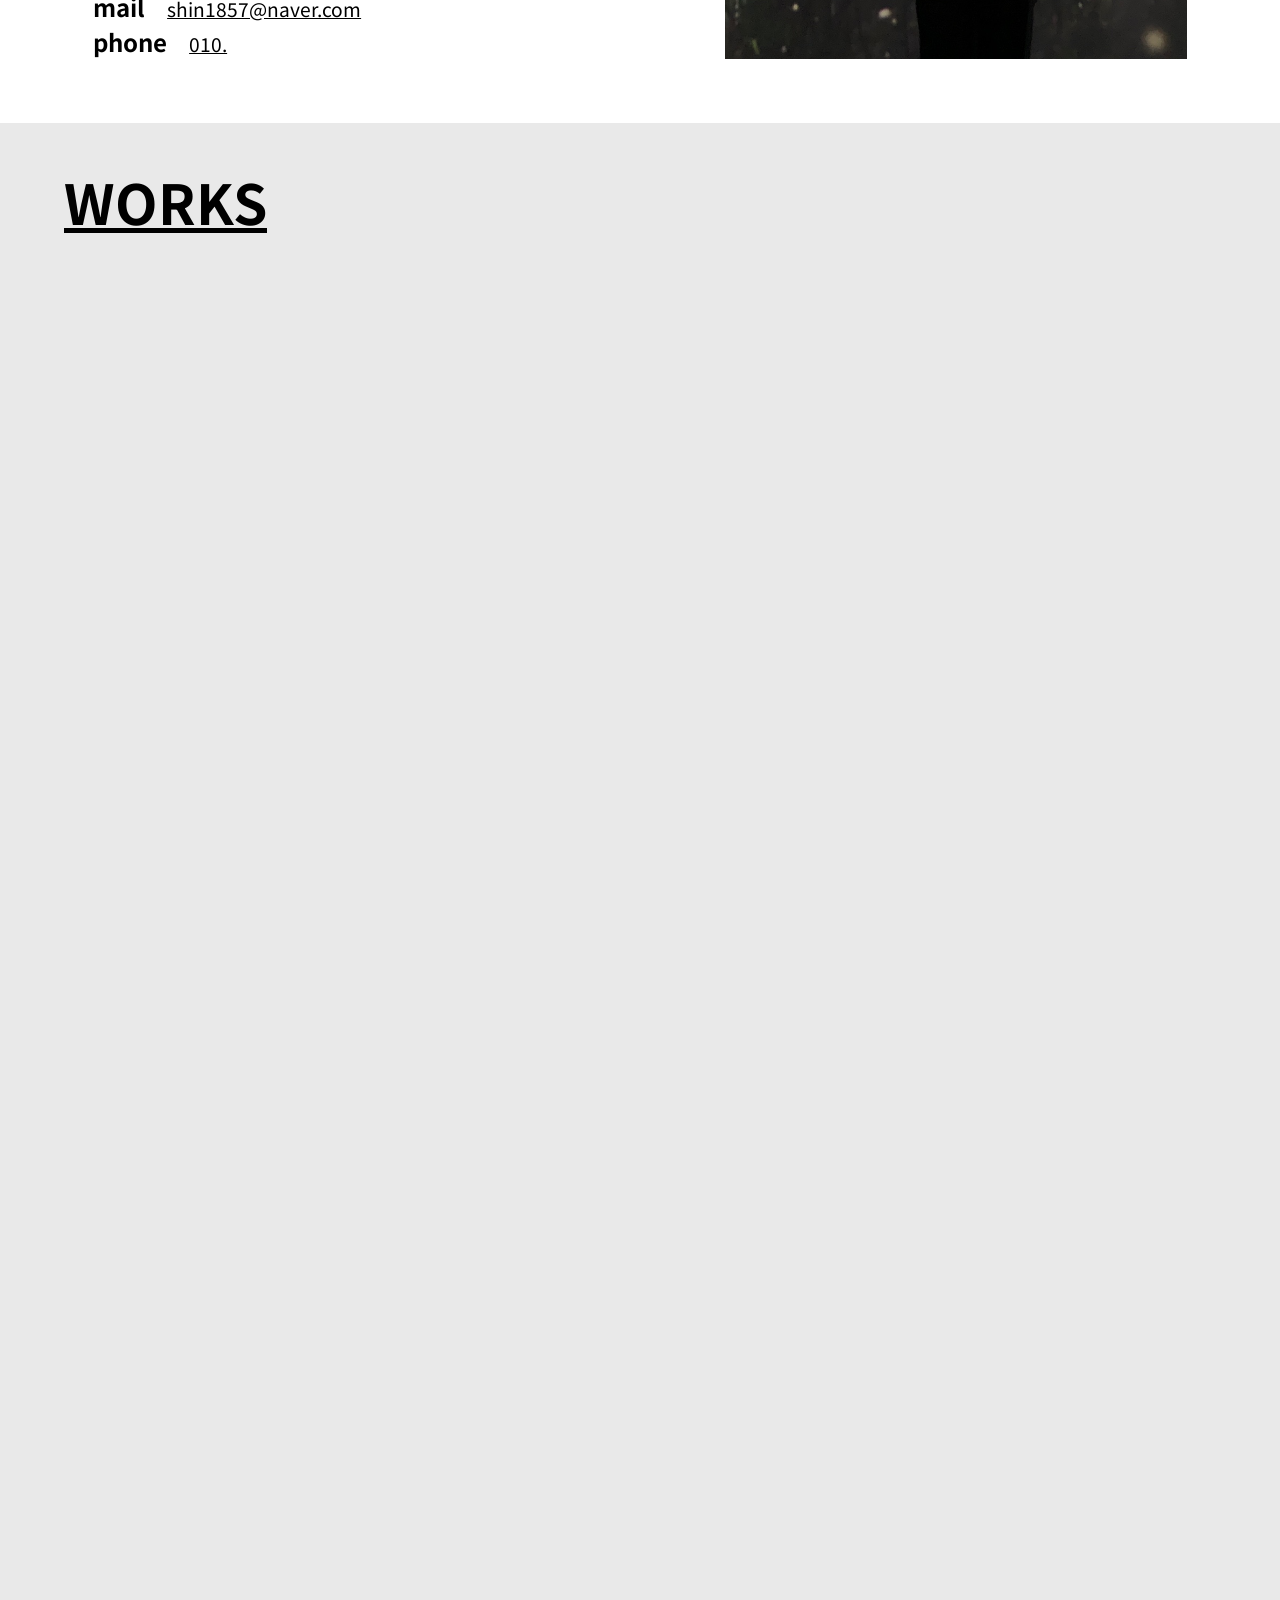
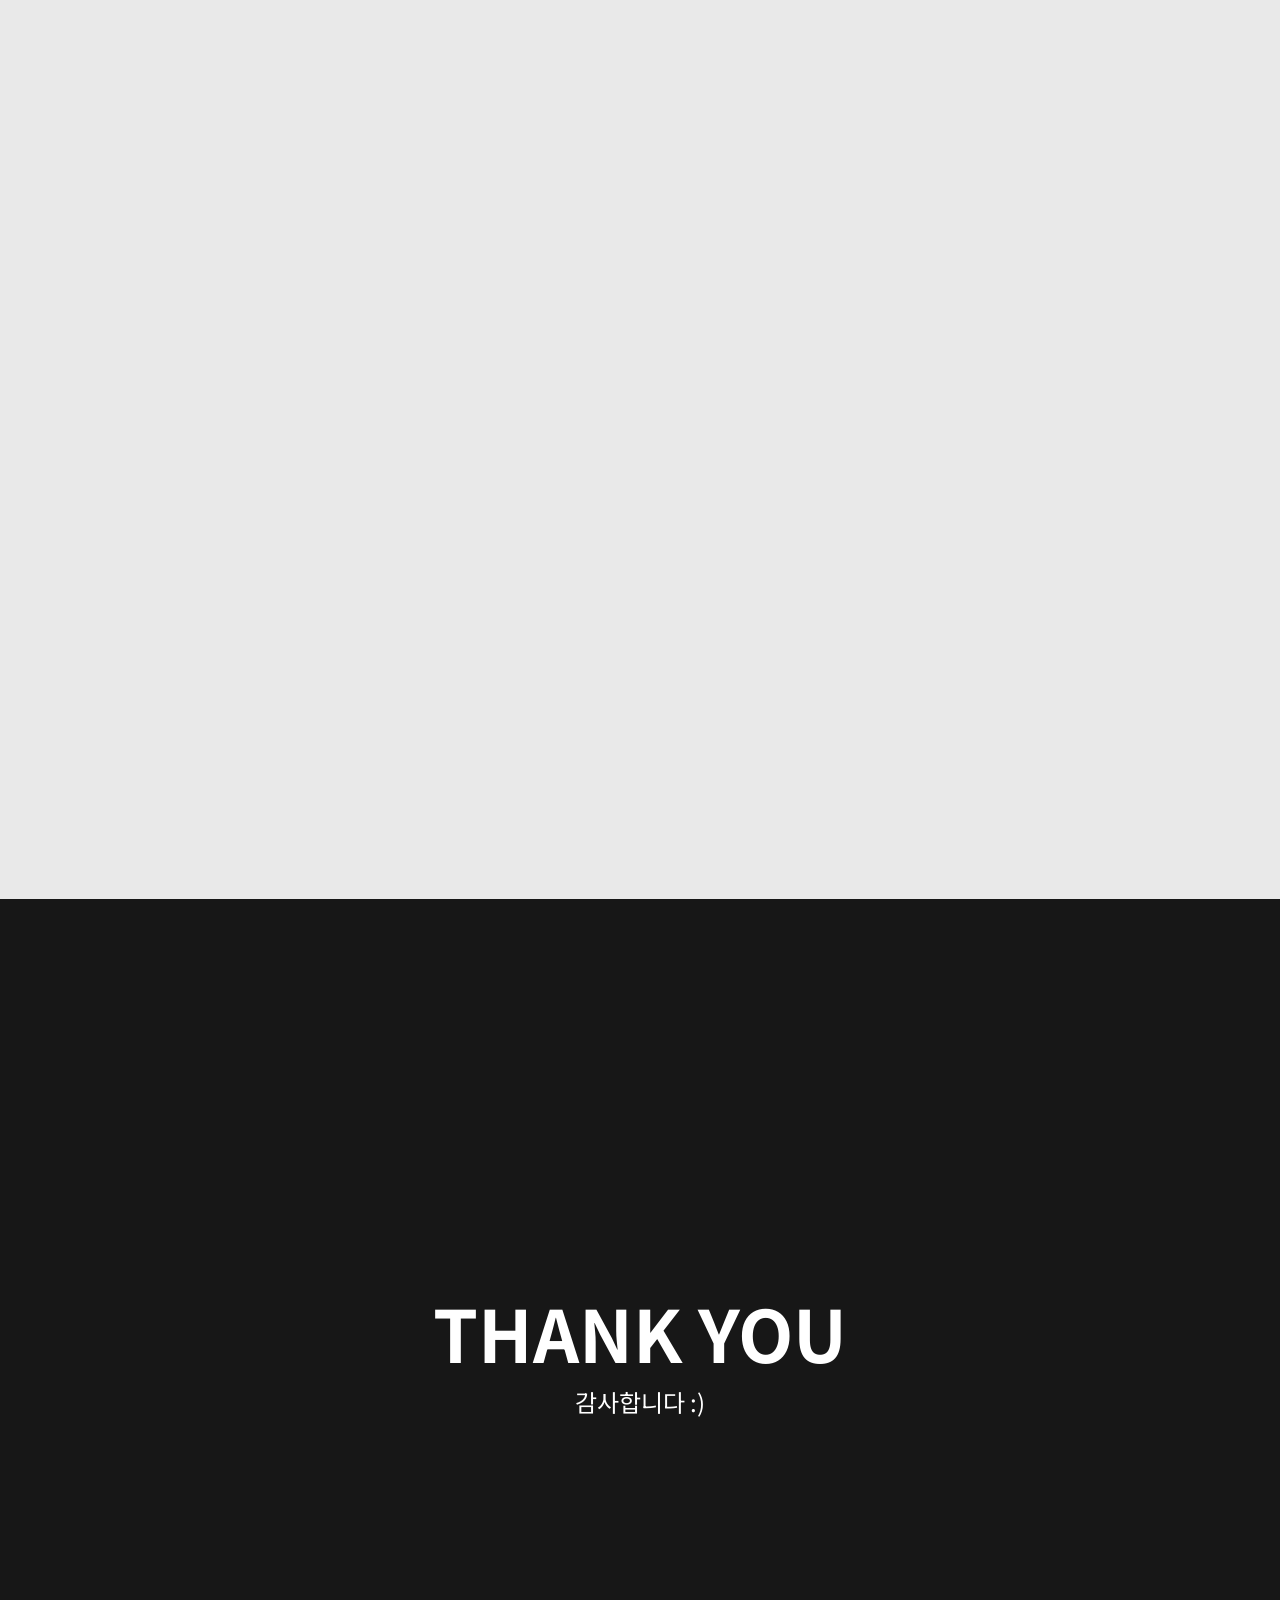
==== commit f6750710: "Add files via upload" ====
--- a/index.html
+++ b/index.html
@@ -54,11 +54,12 @@
                     백번 생각하는 것 보다 <span class="bold">한번 행동하는 것</span>을 좋아합니다.
                 </p>
                 <p class="down">
-                    새로운 일에 도전하는 것은 언제나 즐거운 일입니다. 웹퍼블리싱을 배우며 새로운 것을 기획하고 만들어내는 것이 흥미로워 배워보자는 마음으로 더조은 컴퓨터 아카데미에서 웹디자인(웹퍼블리셔)실무자양성과정을 수료하며 웹에 대해 배울 수 있었습니다. 이후 코딩을 더 자세히 배우고 싶어 SBS컴퓨터아트학원에서 javascript, jquery 등을 공부하여 기량을 향상시켰습니다. 
+                    새로운 일에 도전하는 것은 언제나 즐거운 일입니다. 웹을 배우며 새로운 것을 기획하고 만들어내는 것이 흥미로워 배워보자는 마음으로 더조은 컴퓨터 아카데미에서 웹디자인(웹퍼블리셔)실무자양성과정을 수료하며 웹에 대해 배울 수 있었습니다. 이후 코딩을 더 자세히 배우고 싶어 SBS컴퓨터아트학원에서 javascript, jquery 등을 공부하였고, 기업에서 하는 교육을 들으며 SQL, C, C++ 등 프로그래밍 언어도 공부하며 기량을 향상시켰습니다. 
                 </p>
                 <p class="down2">
-                    직접 목표에 부딪히고 빠져들어야 비로소 멋진 웹페이지가 탄생합니다.아직 부족하지만 빠르게 변화하는 시대에 맞춰 더 다양한 언어를 공부해 저의 스펙트럼을 넓혀 현실에 안주하지 않고 결과에 만족하지 않는 퍼블리셔가 되겠습니다.
+                    직접 목표에 부딪히고 빠져들어야 비로소 멋진 웹페이지가 탄생합니다.아직 부족하지만 빠르게 변화하는 시대에 맞춰 더 다양한 언어를 공부해 저의 스펙트럼을 넓혀 현실에 안주하지 않고 결과에 만족하지 않겠습니다.
                 </p>
+                
                 <div class="skill">
                     <p><strong>skills</strong></p>
                     <img src="./images/HTML.png" alt="html">
@@ -97,7 +98,7 @@
             <ul>
                 <div data-aos="fade-up" data-aos-duration="2000" data-aos-delay="150">
                 <li class="work work1">
-                    <a target="_blank" href="https://shin1857.github.io/LEGOex/">
+                    <a href="https://shin1857.github.io/LEGOex/" target="_blank">
                         <div class="lego_img">
                         </div>
                         <div class="info">
@@ -111,7 +112,7 @@
                 </div>
                 <div data-aos="fade-up" data-aos-duration="2500" data-aos-delay="200">
                 <li class="work work2">
-                    <a target="_blank" href="https://shin1857.github.io/CAFFEBENEPCex/">
+                    <a href="https://shin1857.github.io/CAFFEBENEPCex/" target="_blank">
                         <div class="bene_img">
                         </div>
                         <div class="info">
@@ -125,7 +126,7 @@
                 </div>
                 <div data-aos="fade-up" data-aos-duration="3000" data-aos-delay="300">
                 <li class="work work3">
-                    <a target="_blank" href="https://shin1857.github.io/CAFFEBENEMex/">
+                    <a href="https://shin1857.github.io/CAFFEBENEMex/" target="_blank">
                         <div class="bene_img">
                         </div>
                         <div class="info">
@@ -139,7 +140,7 @@
                 </div>
                 <div data-aos="fade-up" data-aos-duration="3000" data-aos-delay="500">
                 <li class="work work4">
-                    <a target="_blank" href="https://shin1857.github.io/DAISHINex/">
+                    <a href="https://shin1857.github.io/DAISHINex/" target="_blank">
                         <div class="daishin_img">
                         </div>
                         <div class="info">
@@ -151,6 +152,21 @@
                     </a>
                 </li>
                 </div>
+                <!-- 프로그래밍 -->
+                <div data-aos="fade-up" data-aos-duration="3000" data-aos-delay="500">
+                    <li class="work work5">
+                        <a href="https://github.com/shin1857/ATI" target="_blank">
+                            <div class="daishin_img">
+                            </div>
+                            <div class="info">
+                                <div class="circle"></div>
+                                <div class="title">C, C++ 과제</div>
+                                <div class="more">More</div>
+                            </div>
+                        </a>
+                    </li>
+                    </div>
+                    
             </ul>
         </section>
     </div>
@@ -161,4 +177,4 @@
         </div>
     </footer>
 </body>
-</html>
+</html>
--- a/style.css
+++ b/style.css
@@ -206,7 +206,7 @@
     margin-bottom: 15%;
     /* outline: 1px solid blue; */
 }
-.work1, .work3 {
+.work1, .work3, .work5 {
     float: left;
 }
 .work2, .work4 {
